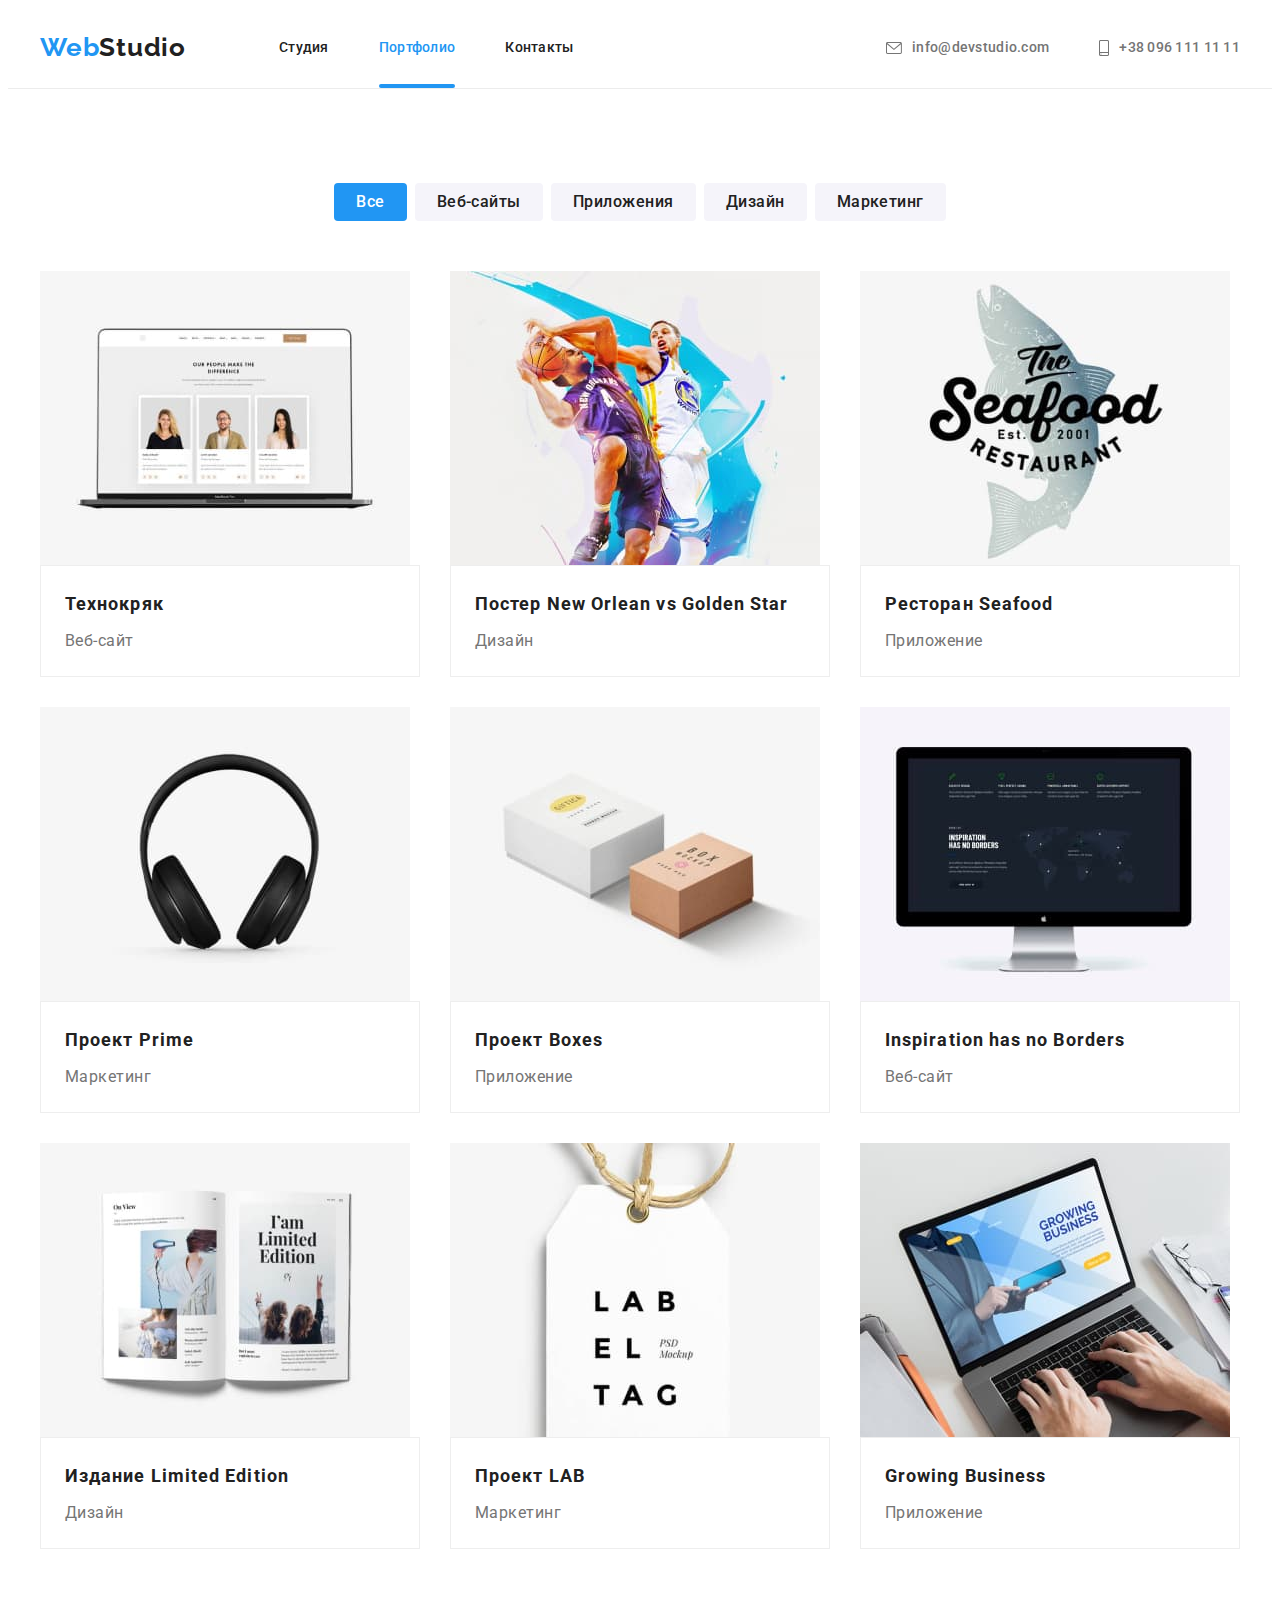
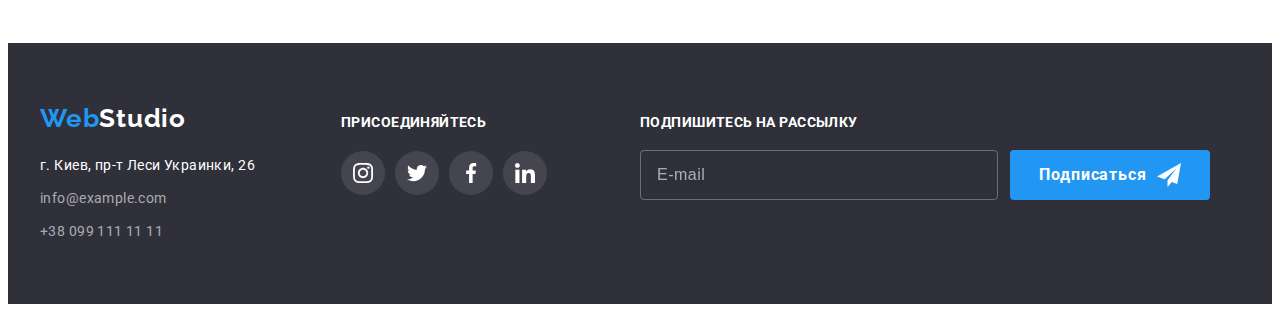
==== portfolio.html @ 35f01581 "Фокус на  кастомный чекбокс" ====
<!DOCTYPE html>
<html lang="ru">
  <head>
    <meta charset="UTF-8" />
    <meta http-equiv="X-UA-Compatible" content="IE=edge" />
    <meta name="viewport" content="width=device-width, initial-scale=1.0" />
    <link rel="preconnect" href="https://fonts.googleapis.com" />
    <link rel="preconnect" href="https://fonts.gstatic.com" crossorigin />
    <link
      href="https://fonts.googleapis.com/css2?family=Raleway:wght@700&family=Roboto:wght@400;500;700;900&display=swap"
      rel="stylesheet"
    />
    <title>Document</title>
    <link
      rel="stylesheet"
      href="https://cdnjs.cloudflare.com/ajax/libs/modern-normalize/1.1.0/modern-normalize.min.css"
      integrity="sha512-wpPYUAdjBVSE4KJnH1VR1HeZfpl1ub8YT/NKx4PuQ5NmX2tKuGu6U/JRp5y+Y8XG2tV+wKQpNHVUX03MfMFn9Q=="
      crossorigin="anonymous"
      referrerpolicy="no-referrer"
    />
    <link rel="stylesheet" href="./css/styles.css" />
  </head>
  <body>
    <!--Шапка сайта-->
    <header class="header">
      <div class="container main-list">
        <a lang="en" href="" class="header-logo link"
          >Web<span class="logo-black">Studio</span></a
        >
        <nav class="header-nav">
          <ul class="header-list list">
            <li class="header-item">
              <a href="/index.html" class="header-link link">Студия</a>
            </li>
            <li class="header-item">
              <a href="./portfolio.html" class="header-link link current"
                >Портфолио</a
              >
            </li>
            <li class="header-item">
              <a href="" class="header-link link">Контакты</a>
            </li>
          </ul>
        </nav>
        <div class="contacts">
          <ul class="header-contacts list">
            <li class="header-item">
              <a href="" class="header-mail link">
                <svg class="contacts-icon" width="16" height="12">
                  <use href="./img/icons.svg#icon-envelope"></use>
                </svg>
                info@devstudio.com</a
              >
            </li>
            <li class="header-item">
              <a href="" class="header-tel link"
                ><svg class="contacts-icon" width="10" height="16">
                  <use href="./img/icons.svg#icon-smartphone"></use></svg
                >+38 096 111 11 11</a
              >
            </li>
          </ul>
        </div>
      </div>
    </header>

    <main>
      <!-- Портфолио -->
      <section class="portfolio">
        <div class="container">
          <h1 hidden>Портфолио</h1>
          <ul class="portfoliobutton-list list">
            <li class="portfoliobutton-item">
              <button type="button" class="portfoliobutton current-button">
                Все
              </button>
            </li>
            <li class="portfoliobutton-item">
              <button type="button" class="portfoliobutton">Веб-сайты</button>
            </li>
            <li class="portfoliobutton-item">
              <button type="button" class="portfoliobutton">Приложения</button>
            </li>
            <li class="portfoliobutton-item">
              <button type="button" class="portfoliobutton">Дизайн</button>
            </li>
            <li class="portfoliobutton-item">
              <button type="button" class="portfoliobutton">Маркетинг</button>
            </li>
          </ul>

          <ul class="portfolio-list list">
            <li class="portfolio-item">
              <a href="" class="portfolio-link link">
                <div class="relative-photo">
                  <img
                    class="photo"
                    src="./img/work-example-1.jpg"
                    alt="Пример веб-сайта"
                    width="370"
                  />
                  <p class="overlay-text">
                    Ресурс предлагает комплексные предложения с разным уровнем
                    функционала и сервисов. Все это позволит посетителю получить
                    исчерпывающие сведения о компании или частном лице. Ресурс
                    предлагает комплексные предложения с разным уровнем
                    функционала и сервисов. Все это позволит посетителю получить
                    исчерпывающие сведения о компании или частном лице. Ресурс
                    предлагает комплексные предложения с разным уровнем
                    функционала и сервисов. Все это позволит посетителю получить
                    исчерпывающие сведения о компании или частном лице.
                  </p>
                </div>
                <div class="portfolio-bottom">
                  <h2 class="portfolio-title">Технокряк</h2>
                  <p class="portfolio-text">Веб-сайт</p>
                </div>
              </a>
            </li>
            <li class="portfolio-item">
              <a href="" class="portfolio-link link">
                <div class="relative-photo">
                  <img
                    class="photo"
                    src="./img/work-example-2.jpg"
                    alt="Пример дизайна"
                    width="370"
                  />
                  <p class="overlay-text">
                    Ресурс предлагает комплексные предложения с разным уровнем
                    функционала и сервисов. Все это позволит посетителю получить
                    исчерпывающие сведения о компании или частном лице. Ресурс
                    предлагает комплексные предложения с разным уровнем
                    функционала и сервисов. Все это позволит посетителю получить
                    исчерпывающие сведения о компании или частном лице. Ресурс
                    предлагает комплексные предложения с разным уровнем
                    функционала и сервисов. Все это позволит посетителю получить
                    исчерпывающие сведения о компании или частном лице.
                  </p>
                </div>
                <div class="portfolio-bottom">
                  <h2 class="portfolio-title">
                    Постер <span lang="en">New Orlean vs Golden Star</span>
                  </h2>
                  <p class="portfolio-text">Дизайн</p>
                </div>
              </a>
            </li>
            <li class="portfolio-item">
              <a href="" class="portfolio-link link">
                <div class="relative-photo">
                  <img
                    class="photo"
                    src="./img/work-example-3.jpg"
                    alt="Пример приложения"
                    width="370"
                  />
                  <p class="overlay-text">
                    Ресурс предлагает комплексные предложения с разным уровнем
                    функционала и сервисов. Все это позволит посетителю получить
                    исчерпывающие сведения о компании или частном лице. Ресурс
                    предлагает комплексные предложения с разным уровнем
                    функционала и сервисов. Все это позволит посетителю получить
                    исчерпывающие сведения о компании или частном лице. Ресурс
                    предлагает комплексные предложения с разным уровнем
                    функционала и сервисов. Все это позволит посетителю получить
                    исчерпывающие сведения о компании или частном лице.
                  </p>
                </div>
                <div class="portfolio-bottom">
                  <h2 class="portfolio-title">
                    Ресторан <span lang="en">Seafood</span>
                  </h2>
                  <p class="portfolio-text">Приложение</p>
                </div>
              </a>
            </li>
            <li class="portfolio-item">
              <a href="" class="portfolio-link link">
                <div class="relative-photo">
                  <img
                    class="photo"
                    src="./img/work-example-4.jpg"
                    alt="Пример маркетинга"
                    width="370"
                  />
                  <p class="overlay-text">
                    Ресурс предлагает комплексные предложения с разным уровнем
                    функционала и сервисов. Все это позволит посетителю получить
                    исчерпывающие сведения о компании или частном лице.
                  </p>
                </div>
                <div class="portfolio-bottom">
                  <h2 class="portfolio-title">
                    Проект <span lang="en">Prime</span>
                  </h2>
                  <p class="portfolio-text">Маркетинг</p>
                </div>
              </a>
            </li>
            <li class="portfolio-item">
              <a href="" class="portfolio-link link">
                <div class="relative-photo">
                  <img
                    class="photo"
                    src="./img/work-example-5.jpg"
                    alt="Пример приложения"
                    width="370"
                  />
                  <p class="overlay-text">
                    Ресурс предлагает комплексные предложения с разным уровнем
                    функционала и сервисов. Все это позволит посетителю получить
                    исчерпывающие сведения о компании или частном лице.
                  </p>
                </div>
                <div class="portfolio-bottom">
                  <h2 class="portfolio-title">
                    Проект <span lang="en">Boxes</span>
                  </h2>
                  <p class="portfolio-text">Приложение</p>
                </div>
              </a>
            </li>
            <li class="portfolio-item">
              <a href="" class="portfolio-link link">
                <div class="relative-photo">
                  <img
                    class="photo"
                    src="./img/work-example-6.jpg"
                    alt="Пример веб-сайта"
                    width="370"
                  />
                  <p class="overlay-text">
                    Ресурс предлагает комплексные предложения с разным уровнем
                    функционала и сервисов. Все это позволит посетителю получить
                    исчерпывающие сведения о компании или частном лице.
                  </p>
                </div>
                <div class="portfolio-bottom">
                  <h2 lang="en" class="portfolio-title">
                    Inspiration has no Borders
                  </h2>
                  <p class="portfolio-text">Веб-сайт</p>
                </div>
              </a>
            </li>
            <li class="portfolio-item">
              <a href="" class="portfolio-link link">
                <div class="relative-photo">
                  <img
                    class="photo"
                    src="./img/work-example-7.jpg"
                    alt="Пример дизайна"
                    width="370"
                  />
                  <p class="overlay-text">
                    Ресурс предлагает комплексные предложения с разным уровнем
                    функционала и сервисов. Все это позволит посетителю получить
                    исчерпывающие сведения о компании или частном лице.
                  </p>
                </div>
                <div class="portfolio-bottom">
                  <h2 class="portfolio-title">
                    Издание <span lang="en">Limited Edition</span>
                  </h2>
                  <p class="portfolio-text">Дизайн</p>
                </div>
              </a>
            </li>
            <li class="portfolio-item">
              <a href="" class="portfolio-link link">
                <div class="relative-photo">
                  <img
                    class="photo"
                    src="./img/work-example-8.jpg"
                    alt="Пример маркетинга"
                    width="370"
                  />
                  <p class="overlay-text">
                    Ресурс предлагает комплексные предложения с разным уровнем
                    функционала и сервисов. Все это позволит посетителю получить
                    исчерпывающие сведения о компании или частном лице.
                  </p>
                </div>
                <div class="portfolio-bottom">
                  <h2 class="portfolio-title">
                    Проект <span lang="en">LAB</span>
                  </h2>
                  <p class="portfolio-text">Маркетинг</p>
                </div>
              </a>
            </li>
            <li class="portfolio-item">
              <a href="" class="portfolio-link link">
                <div class="relative-photo">
                  <img
                    class="photo"
                    src="./img/work-example-9.jpg"
                    alt="Пример приложения"
                    width="370"
                  />
                  <p class="overlay-text">
                    Ресурс предлагает комплексные предложения с разным уровнем
                    функционала и сервисов. Все это позволит посетителю получить
                    исчерпывающие сведения о компании или частном лице.
                  </p>
                </div>
                <div class="portfolio-bottom">
                  <h2 lang="en" class="portfolio-title">Growing Business</h2>
                  <p class="portfolio-text">Приложение</p>
                </div>
              </a>
            </li>
          </ul>
        </div>
      </section>
    </main>

    <!--Подвал-->
    <footer class="footer">
      <div class="footer-container">
        <div class="footer-address">
          <a lang="en" href="" class="footer-logo link"
            >Web<span class="white">Studio</span></a
          >
          <address class="address">
            <p class="address-text">г. Киев, пр-т Леси Украинки, 26</p>
            <ul class="address-list list">
              <li class="address-item">
                <a href="" class="address-mail link">info@example.com</a>
              </li>
              <li class="address-item">
                <a href="" class="address-tel link">+38 099 111 11 11</a>
              </li>
            </ul>
          </address>
        </div>
        <div class="footer-join">
          <strong class="footer-title">Присоединяйтесь</strong>
          <ul class="footer-list list">
            <li class="footer-item">
              <a href="" class="footer-soc-link link">
                <svg class="footer-soc-icon" width="20" height="20">
                  <use href="./img/icons.svg#icon-instagram"></use>
                </svg>
              </a>
            </li>
            <li class="footer-item">
              <a href="" class="footer-soc-link link">
                <svg class="footer-soc-icon" width="20" height="20">
                  <use href="./img/icons.svg#icon-twitter"></use>
                </svg>
              </a>
            </li>
            <li class="footer-item">
              <a href="" class="footer-soc-link link">
                <svg class="footer-soc-icon" width="20" height="20">
                  <use href="./img/icons.svg#icon-facebook"></use>
                </svg>
              </a>
            </li>
            <li class="footer-item">
              <a href="" class="footer-soc-link link">
                <svg class="footer-soc-icon" width="20" height="20">
                  <use href="./img/icons.svg#icon-linkedin"></use>
                </svg>
              </a>
            </li>
          </ul>
        </div>
        <div class="signup">
          <p class="signup-title">Подпишитесь на рассылку</p>
          <form class="signup-form" autocomplete="off"></form>
          <div class="signup-field">
            <input
              type="mail"
              class="signup-input"
              name="user-mail"
              required
              placeholder="E-mail"
            />
            <button type="submit" class="signup-button">
              Подписаться
              <svg class="signup-icon" width="24" height="24">
                <use href="./img/icons.svg#icon-icon-send"></use>
              </svg>
            </button>
          </div>
        </div>
      </div>
    </footer>
  </body>
</html>
---- css/styles.css ----
/* цвет текста заголовков #212121 */
/* цвет основного текста rgba(117, 117, 117, 1) */
/* цвет акцента и первой части лого в шапке и подвале #2196F3 */
/* цвет второй части лого в шапке #000000 */
/* цвет второй части лого в подвале и текста в герое #FFFFFF */
/* вторичный цвет фона #F5F4FA */
/* цвет фона героя #2F303A */

:root {
  --primery-text-color: rgba(117, 117, 117, 1);
  --title-text-color: #212121;
  --accennt-color: #2196f3;
  --background-color: #2f303a;
  --command-bg-color: #f5f4fa;
  --primery-bg-color: #ffffff;
  --button-color: #188ce8;
  --header-list-color: #757575;
  --address-list-color: rgba(255, 255, 255, 0.6);
  --border-color: #eeeeee;
  --border-hed-color: #ececec;
  --box-shadow-one: rgba(0, 0, 0, 0.12);
  --box-shadow-two: rgba(0, 0, 0, 0.14);
  --box-shadow-three: rgba(0, 0, 0, 0.2);
  --command-soc-link: #afb1b8;
  --footer-linl-color: rgba(255, 255, 255, 0.1);
  --portfolio-shadow-one: rgba(0, 0, 0, 0.12);
  --portfolio-shadow-two: rgba(0, 0, 0, 0.06);
  --portfolio-shadow-three: rgba(0, 0, 0, 0.16);
  --portfoliobutton-shadow-one: rgba(0, 0, 0, 0.1);
  --portfoliobutton-shadow-two: rgba(0, 0, 0, 0.08);
  --portfoliobutton-shadow-three: rgba(0, 0, 0, 0.12);
  --portfolio-overlay: rgba(33, 150, 243, 0.9);
  --worktypes-overlay-color: rgba(47, 48, 58, 0.8);
  --modal-color: rgba(0, 0, 0, 0.2);
  --modal-icon-color: rgba(0, 0, 0, 0.1);
  --modal-text-color: rgba(117, 117, 117, 0.5);
  --signup-input-color: rgba(255, 255, 255, 0.3);
  --signap-shadow-color: rgba(0, 0, 0, 0.15);
  --border-textarea-color: rgba(33, 33, 33, 0.2);
}

p,
h1,
h2,
h3,
h4 {
  margin: 0;
}
ul {
  margin: 0;
  padding-left: 0;
}

body {
  color: var(--primery-text-color);
  background-color: var(--primery-bg-color);
  font-family: Roboto, sans-serif;
}
.list {
  list-style: none;
  padding: 0;
  margin: 0;
}
.link {
  text-decoration: none;
}

/*            header            */
.container {
  margin-left: auto;
  margin-right: auto;
  width: 1200px;
  padding: 0 15px;
}

.header {
  background-color: var(--primery-bg-color);
  border-bottom: 1px solid var(--border-hed-color);
}

.main-list {
  display: flex;
}

.header-list {
  display: flex;
}

.header-contacts {
  display: flex;
}
.header-contacts .header-item + .header-item {
  margin-left: 50px;
}
.header-list .header-item + .header-item {
  margin-left: 50px;
}

.header-logo {
  display: block;
  padding-top: 24px;
  padding-bottom: 25px;
  margin-right: 93px;
  color: var(--accennt-color);
  font-family: "Raleway";
  font-weight: 700;
  font-size: 26px;
  line-height: 1.19;
  letter-spacing: 0.03em;
}

.logo-black {
  color: var(--title-text-color);
}

.link.current,
.header-list .link:hover,
.header-list .link:focus {
  color: var(--accennt-color);
}

.header-link {
  position: relative;
  display: block;
  padding-top: 32px;
  padding-bottom: 32px;
  font-weight: 500;
  font-size: 14px;
  line-height: 1.14;
  letter-spacing: 0.02em;
  color: var(--title-text-color);
  transition-property: color;
  transition-duration: 250ms;
  transition-timing-function: cubic-bezier(0.4, 0, 0.2, 1);
}

.header-list .header-link:after {
  position: absolute;
  bottom: 0;
  display: block;
  content: "";
  width: 100%;
  height: 4px;
  opacity: 0;
  color: var(--accennt-color);
  background-color: var(--accennt-color);
  border-radius: 2px;
  transition-property: opacity;
  transition-duration: 250ms;
  transition-timing-function: cubic-bezier(0.4, 0, 0.2, 1);
}

.header-link:hover:after,
.header-link:focus:after {
  opacity: 1;
}

.link.current:after {
  position: absolute;
  bottom: 0;
  display: block;
  content: "";
  width: 100%;
  height: 4px;
  color: var(--accennt-color);
  background-color: var(--accennt-color);
  border-radius: 2px;
  opacity: 1;
}

.contacts {
  margin-left: auto;
}

.header-contacts .link:hover,
.header-contacts .link:focus {
  color: var(--accennt-color);
}

.header-mail,
.header-tel {
  display: flex;
  align-items: center;
  padding-top: 32px;
  padding-bottom: 32px;
  color: var(--header-list-color);
  font-weight: 500;
  font-size: 14px;
  line-height: 1.14;
  letter-spacing: 0.02em;
  transition-property: color;
  transition-duration: 250ms;
  transition-timing-function: cubic-bezier(0.4, 0, 0.2, 1);
}

.contacts-icon {
  margin-right: 10px;
  fill: currentColor;
}
/*                     hero                  */
.hero {
  background-color: var(--background-color);
  padding: 200px 0;
}

.overlay {
  background-image: linear-gradient(
      rgba(47, 48, 58, 0.4),
      rgba(47, 48, 58, 0.4)
    ),
    url("../img/image-hero.jpg");
  max-width: 1600px;
  height: 600px;
  margin: 0 auto;
  background-repeat: no-repeat;
  background-position: center;
  background-size: cover;
}

.hero-contant {
  max-width: 696px;
  margin-left: auto;
  margin-right: auto;
}
.hero-title {
  margin-top: 0;
  margin-bottom: 30px;
  color: var(--primery-bg-color);
  background-color: transparent;
  font-weight: 900;
  font-size: 44px;
  line-height: 1.36;
  text-align: center;
  letter-spacing: 0.06em;
  text-transform: uppercase;
}
.hero-button {
  display: flex;
  margin: 0 auto;
  min-width: 200px;
  height: 50px;
  justify-content: center;
  border-radius: 4px;
  border: transparent;
  color: var(--primery-bg-color);
  background-color: var(--accennt-color);
  font-family: inherit;
  font-weight: 700;
  font-size: 16px;
  line-height: 1.88;
  align-items: center;
  text-align: center;
  letter-spacing: 0.06em;
  cursor: pointer;
  transition-property: bacground-color;
  transition-duration: 250ms;
  transition-timing-function: cubic-bezier(0.4, 0, 0.2, 1);
}
.hero-button:hover,
.hero-button:focus {
  background-color: var(--button-color);
}

/*                  benefits                  */
.visually-hidden {
  position: absolute;
  width: 1px;
  height: 1px;
  margin: -1px;
  border: 0;
  padding: 0;
  white-space: nowrap;
  clip-path: inset(100%);
  clip: rect(0 0 0 0);
  overflow: hidden;
}

.benefits {
  padding-top: 94px;
  padding-bottom: 94px;
  margin-top: 0;
  margin-bottom: 0;
  background-color: var(--primery-bg-color);
}
.benefits-list {
  display: flex;
}

.benefits-list .benefits-item + .benefits-item {
  margin-left: 30px;
}

.benefits-title {
  margin-top: 0;
  margin-bottom: 10px;
  color: var(--title-text-color);
  font-weight: 700;
  font-size: 14px;
  line-height: 1.14;
  letter-spacing: 0.03em;
  text-transform: uppercase;
}
.benefits-text {
  width: 270px;
  margin-top: 0;
  margin-bottom: 0;
  color: var(--header-list-color);
  font-size: 14px;
  line-height: 1.71;
  letter-spacing: 0.03em;
}

.benefits-picture {
  display: flex;
  width: 270px;
  height: 120px;
  justify-content: center;
  align-items: center;
  border-radius: 4px;
  margin-bottom: 30px;
  background-color: var(--command-bg-color);
}

.benefits-icon {
  margin: 0;
}

/*               worktipes                */
.worktypes {
  padding-bottom: 94px;
  background-color: var(--primery-bg-color);
}
.worktypes-title {
  margin-top: 0;
  margin-bottom: 50px;
  color: var(--title-text-color);
  font-weight: 700;
  font-size: 36px;
  line-height: 1.17;
  text-align: center;
  letter-spacing: 0.03em;
}

.worktypes-list {
  display: flex;
}

.worktypes-list .worktypes-item + .worktypes-item {
  margin-left: 30px;
}

.worktypes-photo {
  display: block;
  max-width: 100%;
  height: auto;
}

.worktypesrelative-photo {
  position: relative;
}

.worktypes-overlay {
  display: flex;
  align-items: center;
  justify-content: center;
  position: absolute;
  width: 100%;
  height: 70px;
  bottom: 0;
  background-color: var(--worktypes-overlay-color);
}

.worktypes-text {
  font-weight: 700;
  font-size: 14px;
  line-height: 1.14;
  text-align: center;
  letter-spacing: 0.03em;
  text-transform: uppercase;
  color: var(--primery-bg-color);
}

/*                      command                  */
.command {
  padding-top: 94px;
  padding-bottom: 94px;
  background-color: var(--command-bg-color);
}
.command-title {
  margin-top: 0;
  margin-bottom: 50px;
  color: var(--title-text-color);
  font-weight: 700;
  font-size: 36px;
  line-height: 1.17;
  text-align: center;
  letter-spacing: 0.03em;
}
.command-text {
  margin: 0 0 16px;
  color: var(--header-list-color);
  font-size: 16px;
  line-height: 1.19;
  text-align: center;
  letter-spacing: 0.03em;
}
.command-list {
  display: flex;
}
.command-list .command-item + .command-item {
  margin-left: 30px;
}
.command-item {
  box-shadow: 0px 1px 3px var(--box-shadow-one),
    0px 1px 1px var(--box-shadow-two), 0px 2px 1px var(--box-shadow-three);
  border-radius: 0px 0px 4px 4px;
  background-color: var(--primery-bg-color);
}
.command-photo {
  margin-bottom: 10px;
  color: var(--title-text-color);
  font-weight: 500;
  font-size: 16px;
  line-height: 1.19;
  text-align: center;
  letter-spacing: 0.03em;
}
.command-container {
  padding: 30px 32px;
}

.photo {
  background-color: var(--primery-bg-color);
  display: block;
  max-width: 100%;
  height: auto;
}

.command-soc-list {
  display: flex;
  justify-content: center;
}

.command-soc-item {
  width: 44px;
  height: 44px;
  margin-left: 10px;
}

.command-soc-item:first-child {
  margin-left: 0;
}

.command-soc-link {
  display: flex;
  align-items: center;
  justify-content: center;
  width: 100%;
  height: 100%;
  border-radius: 50%;
  color: var(--command-soc-link);
  transition-property: background-color, color;
  transition-duration: 250ms;
  transition-timing-function: cubic-bezier(0.4, 0, 0.2, 1);
}

.command-soc-icon {
  fill: currentColor;
}

.command-soc-link:hover,
.command-soc-link:focus {
  background-color: var(--accennt-color);
  color: var(--primery-bg-color);
}

/*            steady clients            */
.clients {
  padding-top: 94px;
  padding-bottom: 94px;
  margin-top: 0;
  margin-bottom: 0;
  background-color: var(--primery-bg-color);
}

.clients-title {
  margin-bottom: 50px;
  color: var(--title-text-color);
  font-weight: 700;
  font-size: 36px;
  line-height: 1.17;
  text-align: center;
  letter-spacing: 0.03em;
}

.clients-list {
  display: flex;
}

.clients-item {
  width: 170px;
  height: 92px;
}

.clients-logo-link {
  display: flex;
  width: 100%;
  height: 100%;
  justify-content: center;
  align-items: center;
  outline: transparent;
  border: 1px solid var(--command-soc-link);
  border-radius: 4px;
  color: var(--command-soc-link);
  transition-property: color;
  transition-duration: 250ms;
  transition-timing-function: cubic-bezier(0.4, 0, 0.2, 1);
}

.clients-list .clients-item + .clients-item {
  margin-left: 30px;
}

.clients-icon {
  fill: currentColor;
}

.clients-logo-link:hover,
.clients-logo-link:focus {
  color: var(--accennt-color);
  border: 1px solid;
}
/*               footer                 */
.footer {
  color: var(--primery-bg-color);
  background-color: var(--background-color);
  padding-top: 60px;
  padding-bottom: 60px;
}

.footer-container {
  align-items: baseline;
  display: flex;
  margin-left: auto;
  margin-right: auto;
  width: 1200px;
  padding: 0 15px;
}

.footer-address {
  width: 231px;
}

.footer .footer-logo {
  display: block;
  margin-top: 0;
  margin-bottom: 20px;
  color: var(--accennt-color);
  font-family: "Raleway";
  font-weight: 700;
  font-size: 26px;
  line-height: 1.19;
  letter-spacing: 0.03em;
}

.white {
  color: var(--primery-bg-color);
}
.address {
  font-family: "Roboto";
  font-style: normal;
}
.address-text {
  margin-top: 0;
  margin-bottom: 9px;
  color: var(--primery-bg-color);
  font-size: 14px;
  line-height: 1.71;
  letter-spacing: 0.03em;
}
.address-list .link:hover,
.address-list .link:focus {
  color: var(--accennt-color);
}

.address-list .link {
  transition-property: color;
  transition-duration: 250ms;
  transition-timing-function: cubic-bezier(0.4, 0, 0.2, 1);
}
.address-item:first-child {
  margin-top: 0;
  margin-bottom: 9px;
}
.address-mail {
  color: var(--address-list-color);
  font-size: 14px;
  line-height: 1.71;
  letter-spacing: 0.03em;
}
.address-tel {
  color: var(--address-list-color);
  font-size: 14px;
  line-height: 1.71;
  letter-spacing: 0.03em;
}

.footer-join {
  width: 206px;
  margin-left: 70px;
}

.footer-title {
  display: block;
  margin-bottom: 20px;
  font-size: 14px;
  line-height: 1.14;
  letter-spacing: 0.03em;
  text-transform: uppercase;
}

.footer-list {
  display: flex;
  width: 206px;
  height: 44px;
}

.footer-item {
  width: 44px;
  height: 44px;
  margin-left: 10px;
}

.footer-item:first-child {
  margin-left: 0;
}

.footer-soc-link {
  display: flex;
  align-items: center;
  justify-content: center;
  width: 100%;
  height: 100%;
  border-radius: 50%;
  background-color: var(--footer-linl-color);
  transition-property: background-color;
  transition-duration: 250ms;
  transition-timing-function: cubic-bezier(0.4, 0, 0.2, 1);
}

.footer-soc-link:hover,
.footer-soc-link:focus {
  background-color: var(--accennt-color);
}

.footer-soc-icon {
  fill: var(--primery-bg-color);
}

/*               portfolio               */
.portfolio {
  padding-top: 94px;
  padding-bottom: 94px;
}

.portfoliobutton:hover,
.portfoliobutton:focus {
  color: var(--primery-bg-color);
  background-color: var(--accennt-color);
  box-shadow: 0px 3px 1px var(--portfoliobutton-shadow-one),
    0px 1px 2px var(--portfoliobutton-shadow-two),
    0px 2px 2px var(--portfoliobutton-shadow-three);
}
.portfoliobutton-list {
  display: flex;
  margin-bottom: 50px;
  justify-content: center;
}
.portfoliobutton-list .portfoliobutton-item + .portfoliobutton-item {
  margin-left: 8px;
}
.portfolio-list {
  display: flex;
  flex-wrap: wrap;
}
.portfolio-item {
  width: calc((100% - 60px) / 3);
  margin-right: 30px;
  margin-bottom: 30px;
}

.relative-photo {
  position: relative;
  overflow: hidden;
}

.overlay-text {
  position: absolute;
  padding: 63px 24px;
  font-weight: 400;
  font-size: 18px;
  line-height: 1.56;
  letter-spacing: 0.03em;
  color: var(--primery-bg-color);
  background-color: var(--portfolio-overlay);
  top: 0;
  height: 100%;
  transform: translateY(101%);
  transition-property: transform;
  transition-duration: 250ms;
  transition-timing-function: cubic-bezier(0.4, 0, 0.2, 1);
  overflow: auto;
}

.portfolio-link:hover .overlay-text,
.portfolio-link:focus .overlay-text {
  transform: translate(0);
}

.portfolio-item:nth-child(3n) {
  margin-right: 0;
}
.portfolio-item:nth-last-child(-n + 3) {
  margin-bottom: 0;
}

.portfolio-link:hover,
.portfolio-link:focus {
  box-shadow: 0px 1px 1px var(--portfolio-shadow-one),
    0px 4px 4px var(--portfolio-shadow-two),
    1px 4px 6px var(--portfolio-shadow-three);
  cursor: pointer;
}

.portfolio-link {
  display: block;
  transition-property: box-shadow;
  transition-duration: 250ms;
  transition-timing-function: cubic-bezier(0.4, 0, 0.2, 1);
}

.portfolio-title {
  margin-bottom: 4px;
  color: var(--title-text-color);
  font-weight: 700;
  font-size: 18px;
  line-height: 2;
  letter-spacing: 0.06em;
}
.portfolio-text {
  margin: 0;
  color: var(--header-list-color);
  font-size: 16px;
  line-height: 1.88;
  letter-spacing: 0.03em;
}
.portfoliobutton {
  padding: 6px 22px;
  border-radius: 4px;
  color: var(--title-text-color);
  background-color: var(--command-bg-color);
  border: transparent;
  cursor: pointer;
  font-family: inherit;
  font-weight: 500;
  font-size: 16px;
  line-height: 1.63;
  text-align: center;
  letter-spacing: 0.03em;
  transition-property: background-color, color, box-shadow;
  transition-duration: 250ms;
  transition-timing-function: cubic-bezier(0.4, 0, 0.2, 1);
}
.current-button {
  color: var(--primery-bg-color);
  background-color: var(--accennt-color);
}
.portfolio-bottom {
  padding: 20px 24px;
  border: 1px solid var(--border-color);
}

/*              Modal vindow              */

.backdrop {
  position: fixed;
  top: 0;
  left: 0;
  width: 100%;
  height: 100%;
  background-color: var(--modal-color);
  transition: opacity 300ms linear, visibility 300ms linear;
}

.backdrop.is-hidden .modal {
  transform: translate(-50%, -50%) scale(0);
}

.modal {
  position: absolute;
  top: 50%;
  left: 50%;
  transform: translate(-50%, -50%) scale(1);
  width: 528px;
  min-height: 581px;
  padding: 40px;
  background-color: var(--primery-bg-color);
  border-radius: 4px;
  box-shadow: 0px 1px 3px var(--portfoliobutton-shadow-three),
    0px 1px 1px var(--box-shadow-two), 0px 2px 1px var(--modal-color);
  transition: transform 300ms linear;
}

.modal-button-close {
  width: 30px;
  height: 30px;
  background-color: transparent;
  border: 1px solid var(--modal-icon-color);
  border-radius: 50%;
  display: flex;
  align-items: center;
  justify-content: center;
  position: absolute;
  top: 8px;
  right: 8px;
}

.modal-icon {
  transition-property: fill;
  transition-duration: 250ms;
  transition-timing-function: cubic-bezier(0.4, 0, 0.2, 1);
}

.modal-button-close:hover > .modal-icon,
.modal-button-close:focus > .modal-icon {
  fill: var(--accennt-color);
}

.is-hidden {
  opacity: 0;
  visibility: hidden;
  pointer-events: 0;
}

.no-scroll {
  overflow: hidden;
}

.modal-title {
  font-weight: 700;
  font-size: 20px;
  line-height: calc(23 / 20);
  text-align: center;
  letter-spacing: 0.03em;
  color: var(--title-text-color);
  margin-bottom: 12px;
}

.modal-field {
  margin-bottom: 10px;
}

.coment-field {
  margin-bottom: 20px;
}

.modal-input {
  padding: 0;
  width: 100%;
  height: 40px;
  padding-left: 42px;
  border: 1px solid var(--border-textarea-color);
  border-radius: 4px;
  background-color: transparent;
  color: var(--header-list-color);
  outline: var(--accennt-color);
  transition-property: border-color;
  transition-duration: 250ms;
  transition-timing-function: cubic-bezier(0.4, 0, 0.2, 1);
}

.modal-input:focus,
.modal-input:hover {
  border-color: var(--accennt-color);
}

.modal-input:focus + .input-icon,
.modal-input:hover + .input-icon {
  fill: var(--accennt-color);
}

.modal-button {
  display: flex;
  margin: 0 auto;
  min-width: 200px;
  height: 50px;
  justify-content: center;
  border-radius: 4px;
  border: transparent;
  color: var(--primery-bg-color);
  background-color: var(--accennt-color);
  font-family: inherit;
  font-weight: 700;
  font-size: 16px;
  line-height: 1.88;
  align-items: center;
  text-align: center;
  letter-spacing: 0.06em;
  cursor: pointer;
  transition-property: bacground-color;
  transition-duration: 250ms;
  transition-timing-function: cubic-bezier(0.4, 0, 0.2, 1);
}

.modal-button:hover,
.modal-button:focus {
  background-color: var(--button-color);
}

.modal-label {
  display: block;
  font-weight: 400;
  font-size: 12px;
  line-height: 1.17;
  letter-spacing: 0.01em;
  color: var(--header-list-color);
  margin-bottom: 4px;
}

.modal-text {
  display: block;
  padding: 12px 16px;
  width: 100%;
  height: 120px;
  border: 1px solid var(--border-textarea-color);
  border-radius: 4px;
  resize: none;
  outline: var(--accennt-color);
  transition-property: border-color;
  transition-duration: 250ms;
  transition-timing-function: cubic-bezier(0.4, 0, 0.2, 1);
}

.modal-text:focus,
.modal-text:hover {
  border-color: var(--accennt-color);
}

.modal-text::placeholder {
  font-weight: 400;
  font-size: 12px;
  line-height: 1.17;
  letter-spacing: 0.01em;
  color: var(--modal-text-color);
}

.signup {
  width: 570px;
  margin-left: 93px;
}
.signup-title {
  font-weight: 700;
  font-size: 14px;
  line-height: calc(16 / 14);
  letter-spacing: 0.03em;
  text-transform: uppercase;
  color: var(--primery-bg-color);
  margin-bottom: 20px;
}

.signup-input {
  box-sizing: border-box;
  height: 50px;
  width: 358px;
  padding: 15px 16px;
  border: 1px solid var(--signup-input-color);
  filter: drop-shadow(0px 4px 4px var(--signap-shadow-color));
  border-radius: 4px;
  background-color: transparent;
  color: var(--primery-bg-color);
}

.signup-input::placeholder {
  font-weight: 400;
  font-size: 16px;
  line-height: 20px;
  display: flex;
  align-items: center;
  letter-spacing: 0.03em;
  color: var(--address-list-color);
}

.signup-field {
  display: flex;
  align-items: center;
}

.signup-button {
  display: flex;
  margin-left: 12px;
  padding: 0;
  min-width: 200px;
  height: 50px;
  justify-content: center;
  border-radius: 4px;
  border: transparent;
  color: var(--primery-bg-color);
  background-color: var(--accennt-color);
  font-family: inherit;
  font-weight: 700;
  font-size: 16px;
  line-height: 1.88;
  align-items: center;
  text-align: center;
  letter-spacing: 0.06em;
  cursor: pointer;
  transition-property: bacground-color;
  transition-duration: 250ms;
  transition-timing-function: cubic-bezier(0.4, 0, 0.2, 1);
}

.signup-button:hover,
.signup-button:focus {
  background-color: var(--button-color);
}

.signup-icon {
  fill: var(--primery-bg-color);
  margin-left: 10px;
}

.consent-field {
  margin-bottom: 30px;
}

.consent-input:checked + .consent-label .consent-span {
  background-color: var(--accennt-color);
  border: none;
  border-radius: 2px;
}

.consent-input:checked + .consent-label .consent-icon {
  fill: var(--primery-bg-color);
}

.consent-span {
  border-radius: 2px;
  margin-right: 8px;
  transition-property: bacground-color;
  transition-duration: 250ms;
  transition-timing-function: cubic-bezier(0.4, 0, 0.2, 1);
}

.consent-input:focus + .consent-label .consent-span {
  background-color: var(--accennt-color);
  border: none;
  border-radius: 2px;
}

.consent-input:focus + .consent-label .consent-icon {
  fill: var(--primery-bg-color);
}

.consent-label {
  display: flex;
  align-items: center;
  justify-content: center;
  font-weight: 400;
  font-size: 14px;
  line-height: calc(24 / 14);
  letter-spacing: 0.03em;
  color: var(--header-list-color);
}

.consent-label .consent-span {
  width: 16px;
  height: 15px;
  border: 2px solid var(--title-text-color);
  display: flex;
  align-items: center;
  justify-content: center;
}

.consent-icon {
  fill: transparent;
  transition-property: fill;
  transition-duration: 250ms;
  transition-timing-function: cubic-bezier(0.4, 0, 0.2, 1);
}

.accent-link {
  color: var(--accennt-color);
  text-decoration-line: underline;
}

.input-wrap {
  position: relative;
}

.input-icon {
  position: absolute;
  left: 12px;
  top: 50%;
  transform: translateY(-50%);
  transition-property: fill;
  transition-duration: 250ms;
  transition-timing-function: cubic-bezier(0.4, 0, 0.2, 1);
}
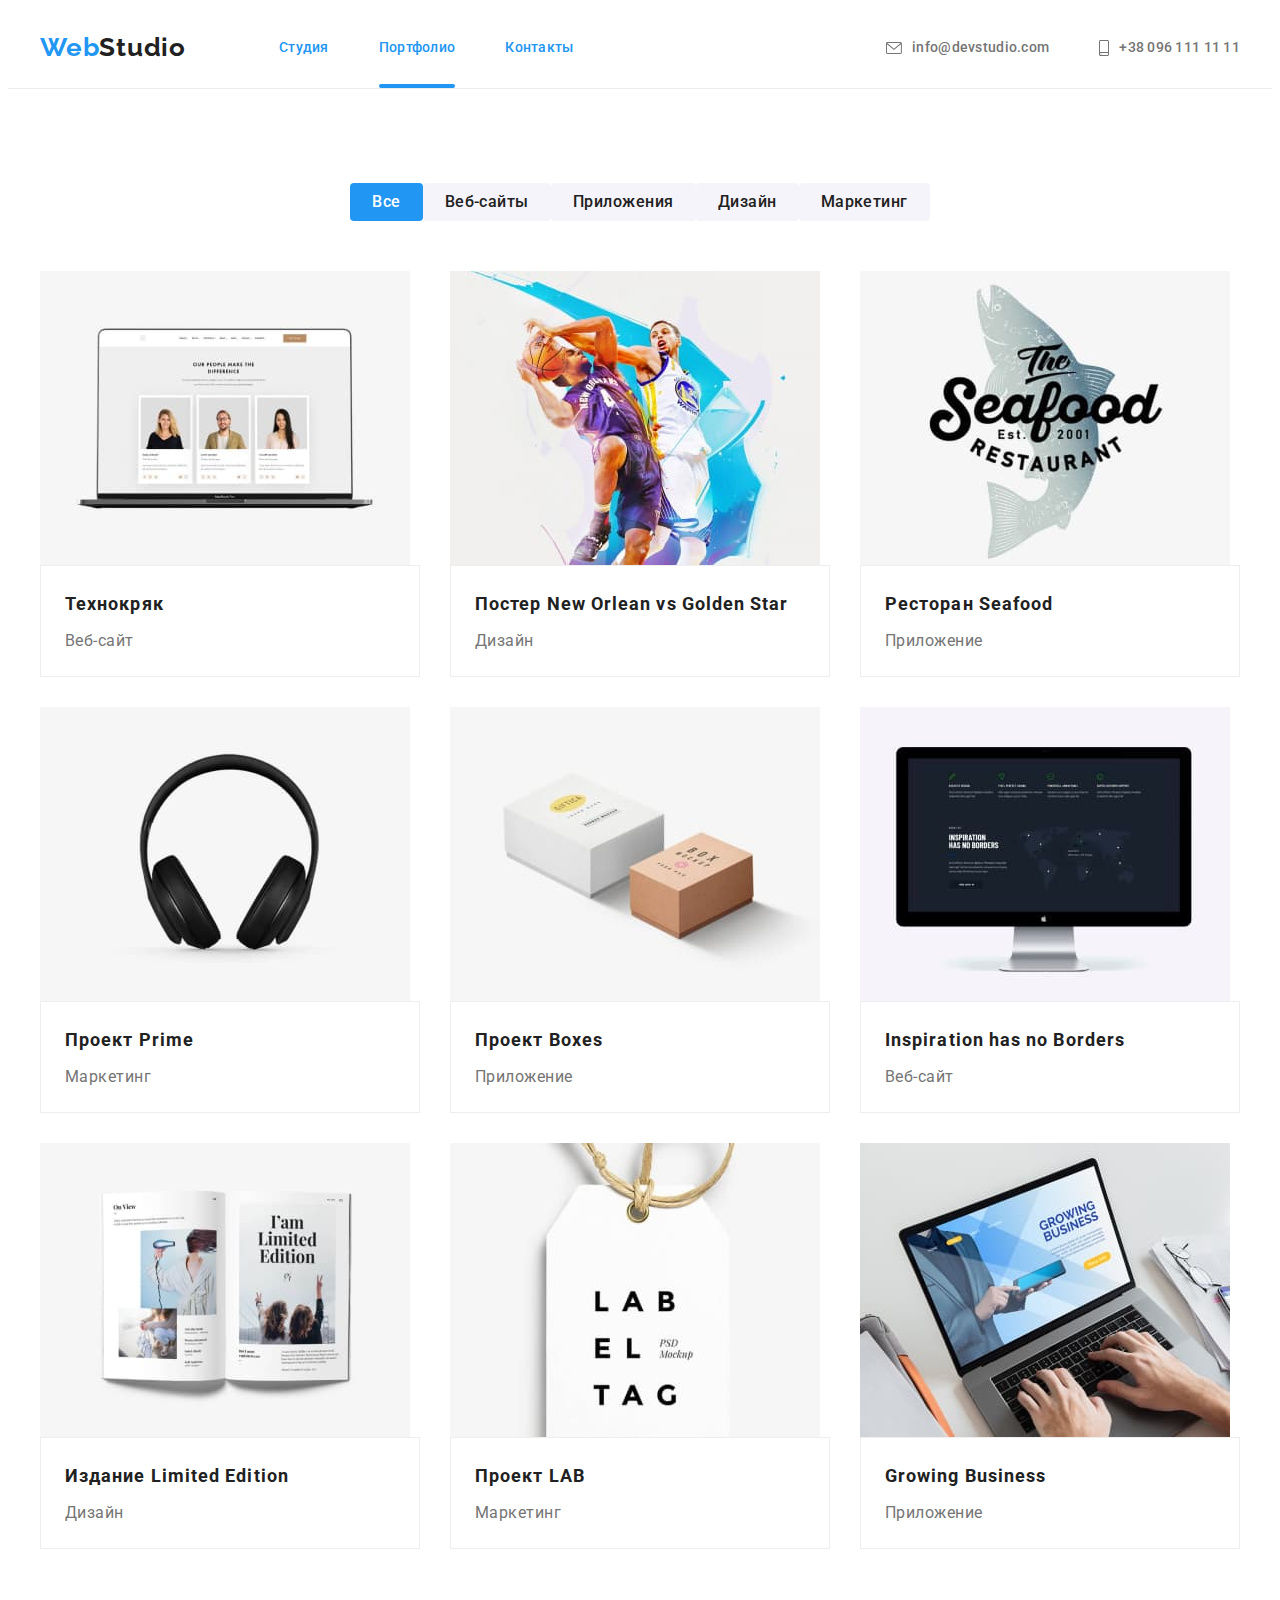
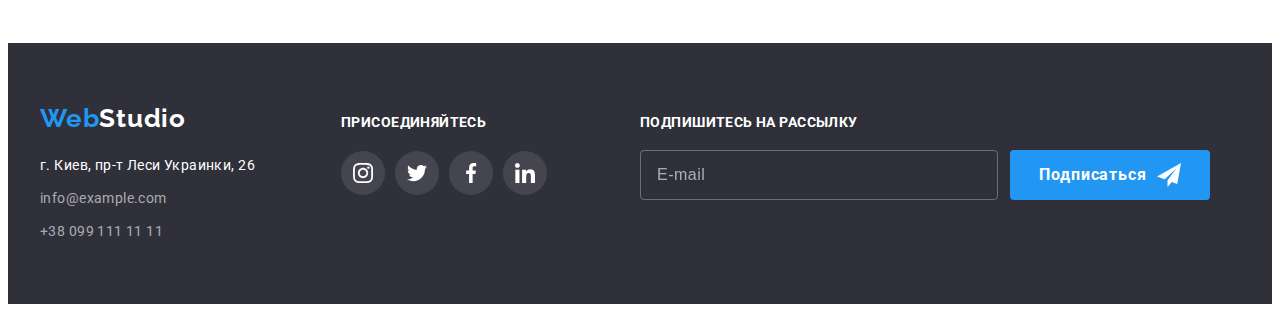
==== commit 1c93c3fa: "сдача седьмого д/з" ====
--- a/portfolio.html
+++ b/portfolio.html
@@ -18,42 +18,43 @@
       crossorigin="anonymous"
       referrerpolicy="no-referrer"
     />
-    <link rel="stylesheet" href="./css/styles.css" />
+    <!-- <link rel="stylesheet" href="./css/styles.css" /> -->
+    <link rel="stylesheet" href="./css/main.min.css" />
   </head>
   <body>
     <!--Шапка сайта-->
     <header class="header">
       <div class="container main-list">
-        <a lang="en" href="" class="header-logo link"
-          >Web<span class="logo-black">Studio</span></a
-        >
-        <nav class="header-nav">
-          <ul class="header-list list">
-            <li class="header-item">
-              <a href="/index.html" class="header-link link">Студия</a>
-            </li>
-            <li class="header-item">
-              <a href="./portfolio.html" class="header-link link current"
+        <nav class="nav list">
+          <a lang="en" href="" class="nav_logo link"
+            >Web<span class="logo logo--color-dark">Studio</span></a
+          >
+          <ul class="nav-list list">
+            <li class="nav-list_item">
+              <a href="/index.html" class="nav-list_link link">Студия</a>
+            </li>
+            <li class="nav-list_item">
+              <a href="./portfolio.html" class="nav-list_link link current"
                 >Портфолио</a
               >
             </li>
-            <li class="header-item">
-              <a href="" class="header-link link">Контакты</a>
+            <li class="nav-list_item">
+              <a href="" class="nav-list_link link">Контакты</a>
             </li>
           </ul>
         </nav>
-        <div class="contacts">
-          <ul class="header-contacts list">
-            <li class="header-item">
-              <a href="" class="header-mail link">
+        <div class="contacts main-list_contacts">
+          <ul class="contacts-list list">
+            <li class="contacts-list_item">
+              <a href="" class="contacts-list_mail link">
                 <svg class="contacts-icon" width="16" height="12">
                   <use href="./img/icons.svg#icon-envelope"></use>
                 </svg>
                 info@devstudio.com</a
               >
             </li>
-            <li class="header-item">
-              <a href="" class="header-tel link"
+            <li class="contacts-list_item">
+              <a href="" class="contacts-list_tel link"
                 ><svg class="contacts-icon" width="10" height="16">
                   <use href="./img/icons.svg#icon-smartphone"></use></svg
                 >+38 096 111 11 11</a
@@ -321,7 +322,7 @@
       <div class="footer-container">
         <div class="footer-address">
           <a lang="en" href="" class="footer-logo link"
-            >Web<span class="white">Studio</span></a
+            >Web<span class="logo logo--color-light">Studio</span></a
           >
           <address class="address">
             <p class="address-text">г. Киев, пр-т Леси Украинки, 26</p>
--- a/css/main.min.css
+++ b/css/main.min.css
@@ -0,0 +1 @@
+:root{--primery-text-color: rgba(117, 117, 117, 1);--title-text-color: #212121;--accennt-color: #2196f3;--background-color: #2f303a;--command-bg-color: #f5f4fa;--primery-bg-color: #ffffff;--button-color: #188ce8;--header-list-color: #757575;--address-list-color: rgba(255, 255, 255, 0.6);--border-color: #eeeeee;--border-hed-color: #ececec;--box-shadow-one: rgba(0, 0, 0, 0.12);--box-shadow-two: rgba(0, 0, 0, 0.14);--box-shadow-three: rgba(0, 0, 0, 0.2);--command-soc-link: #afb1b8;--footer-linl-color: rgba(255, 255, 255, 0.1);--portfolio-shadow-one: rgba(0, 0, 0, 0.12);--portfolio-shadow-two: rgba(0, 0, 0, 0.06);--portfolio-shadow-three: rgba(0, 0, 0, 0.16);--portfoliobutton-shadow-one: rgba(0, 0, 0, 0.1);--portfoliobutton-shadow-two: rgba(0, 0, 0, 0.08);--portfoliobutton-shadow-three: rgba(0, 0, 0, 0.12);--portfolio-overlay: rgba(33, 150, 243, 0.9);--worktypes-overlay-color: rgba(47, 48, 58, 0.8);--modal-color: rgba(0, 0, 0, 0.2);--modal-icon-color: rgba(0, 0, 0, 0.1);--modal-text-color: rgba(117, 117, 117, 0.5);--signup-input-color: rgba(255, 255, 255, 0.3);--signap-shadow-color: rgba(0, 0, 0, 0.15);--border-textarea-color: rgba(33, 33, 33, 0.2)}.visually-hidden{position:absolute;width:1px;height:1px;margin:-1px;border:0;padding:0;white-space:nowrap;clip-path:inset(100%);clip:rect(0 0 0 0);overflow:hidden}p,h1,h2,h3,h4{margin:0}ul{margin:0;padding-left:0}.list{list-style:none;padding:0;margin:0}.link{text-decoration:none}body{color:var(--primery-text-color);background-color:var(--primery-bg-color);font-family:Roboto,sans-serif}.container{margin-left:auto;margin-right:auto;width:1200px;padding:0 15px}.header{background-color:var(--primery-bg-color);border-bottom:1px solid var(--border-hed-color)}.main-list{display:flex}.nav{display:flex}.nav-list{display:flex}.contacts-list{display:flex}.contacts-list .contacts-list_item+.contacts-list_item{margin-left:50px}.nav-list .nav-list_item+.nav-list_item{margin-left:50px}.nav_logo{display:block;padding-top:24px;padding-bottom:25px;margin-right:93px;color:var(--accennt-color);font-family:"Raleway";font-weight:700;font-size:26px;line-height:1.19;letter-spacing:.03em}.logo--color-dark{color:var(--title-text-color)}.nav-list_link{position:relative;display:block;padding-top:32px;padding-bottom:32px;font-weight:500;font-size:14px;line-height:1.14;letter-spacing:.02em;color:var(--accennt-color);transition-property:color;transition-duration:250ms;transition-timing-function:cubic-bezier(0.4, 0, 0.2, 1)}.nav-list .nav-list_link:after{position:absolute;bottom:0;display:block;content:" ";width:100%;height:4px;opacity:0;color:var(--accennt-color);background-color:var(--accennt-color);border-radius:2px;transition-property:opacity;transition-duration:250ms;transition-timing-function:cubic-bezier(0.4, 0, 0.2, 1)}.nav-list_link:hover::after,.nav-list_link:focus::after{opacity:1}.link.current:after{position:absolute;bottom:0;display:block;content:" ";width:100%;height:4px;color:var(--accennt-color);background-color:var(--accennt-color);border-radius:2px;opacity:1}.main-list_contacts{margin-left:auto}.contacts-list_mail,.contacts-list_tel{display:flex;align-items:center;padding-top:32px;padding-bottom:32px;color:var(--header-list-color);font-weight:500;font-size:14px;line-height:1.14;letter-spacing:.02em;transition-property:color;transition-duration:250ms;transition-timing-function:cubic-bezier(0.4, 0, 0.2, 1)}.contacts-list_mail:hover,.contacts-list_mail:focus,.contacts-list_tel:hover,.contacts-list_tel:focus{color:var(--accennt-color)}.contacts-icon{margin-right:10px;fill:currentColor}.hero{background-color:var(--background-color);padding:200px 0}.overlay{background-image:linear-gradient(rgba(47, 48, 58, 0.4), rgba(47, 48, 58, 0.4)),url("../img/image-hero.jpg");max-width:1600px;height:600px;margin:0 auto;background-repeat:no-repeat;background-position:center;background-size:cover}.hero-contant{max-width:696px;margin-left:auto;margin-right:auto}.hero-title{margin-top:0;margin-bottom:30px;color:var(--primery-bg-color);background-color:rgba(0,0,0,0);font-weight:900;font-size:44px;line-height:1.36;text-align:center;letter-spacing:.06em;text-transform:uppercase}.hero-button{display:flex;margin:0 auto;min-width:200px;height:50px;justify-content:center;border-radius:4px;border:rgba(0,0,0,0);color:var(--primery-bg-color);background-color:var(--accennt-color);font-family:inherit;font-weight:700;font-size:16px;line-height:1.88;align-items:center;text-align:center;letter-spacing:.06em;cursor:pointer;transition-property:bacground-color;transition-duration:250ms;transition-timing-function:cubic-bezier(0.4, 0, 0.2, 1)}.hero-button:hover,.hero-button:focus{background-color:var(--button-color)}.backdrop{position:fixed;top:0;left:0;width:100%;height:100%;background-color:var(--modal-color);transition:opacity 300ms linear,visibility 300ms linear}.backdrop.is-hidden .modal{transform:translate(-50%, -50%) scale(0)}.modal{position:absolute;top:50%;left:50%;transform:translate(-50%, -50%) scale(1);width:528px;min-height:581px;padding:40px;background-color:var(--primery-bg-color);border-radius:4px;box-shadow:0px 1px 3px var(--portfoliobutton-shadow-three),0px 1px 1px var(--box-shadow-two),0px 2px 1px var(--modal-color);transition:transform 300ms linear}.modal-button-close{width:30px;height:30px;background-color:rgba(0,0,0,0);border:1px solid var(--modal-icon-color);border-radius:50%;display:flex;align-items:center;justify-content:center;position:absolute;top:8px;right:8px}.modal-icon{transition-property:fill;transition-duration:250ms;transition-timing-function:cubic-bezier(0.4, 0, 0.2, 1)}.modal-button-close:hover>.modal-icon,.modal-button-close:focus>.modal-icon{fill:var(--accennt-color)}.is-hidden{opacity:0;visibility:hidden;pointer-events:0}.no-scroll{overflow:hidden}.modal-title{font-weight:700;font-size:20px;line-height:1.15;text-align:center;letter-spacing:.03em;color:var(--title-text-color);margin-bottom:12px}.modal-field{margin-bottom:10px}.coment-field{margin-bottom:20px}.modal-input{padding:0;width:100%;height:40px;padding-left:42px;border:1px solid var(--border-textarea-color);border-radius:4px;background-color:rgba(0,0,0,0);color:var(--header-list-color);outline:var(--accennt-color);transition-property:border-color;transition-duration:250ms;transition-timing-function:cubic-bezier(0.4, 0, 0.2, 1)}.modal-input:focus,.modal-input:hover{border-color:var(--accennt-color)}.modal-button{display:flex;margin:0 auto;min-width:200px;height:50px;justify-content:center;border-radius:4px;border:rgba(0,0,0,0);color:var(--primery-bg-color);background-color:var(--accennt-color);font-family:inherit;font-weight:700;font-size:16px;line-height:1.88;align-items:center;text-align:center;letter-spacing:.06em;cursor:pointer;transition-property:bacground-color;transition-duration:250ms;transition-timing-function:cubic-bezier(0.4, 0, 0.2, 1)}.modal-button:hover,.modal-button:focus{background-color:var(--button-color)}.modal-label{display:block;font-weight:400;font-size:12px;line-height:1.17;letter-spacing:.01em;color:var(--header-list-color);margin-bottom:4px}.modal-text{display:block;padding:12px 16px;width:100%;height:120px;border:1px solid var(--border-textarea-color);border-radius:4px;resize:none;outline:var(--accennt-color);transition-property:border-color;transition-duration:250ms;transition-timing-function:cubic-bezier(0.4, 0, 0.2, 1)}.modal-text:focus,.modal-text:hover{border-color:var(--accennt-color)}.modal-text::placeholder{font-weight:400;font-size:12px;line-height:1.17;letter-spacing:.01em;color:var(--modal-text-color)}.consent-field{margin-bottom:30px}.consent-span{border-radius:2px;margin-right:8px;width:16px;height:15px;border:2px solid var(--title-text-color);display:flex;align-items:center;justify-content:center;transition-property:bacground-color;transition-duration:250ms;transition-timing-function:cubic-bezier(0.4, 0, 0.2, 1)}.consent-input:focus+.consent-label .consent-span,.consent-input:hover+.consent-label .consent-span{border-color:var(--accennt-color);border-radius:2px}.consent-input:checked+.consent-label .consent-span{background-color:var(--accennt-color);border:none;border-radius:2px}.consent-label{display:flex;align-items:center;justify-content:center;font-weight:400;font-size:14px;line-height:1.7142857143;letter-spacing:.03em;color:var(--header-list-color)}.consent-icon{fill:rgba(0,0,0,0);transition-property:fill;transition-duration:250ms;transition-timing-function:cubic-bezier(0.4, 0, 0.2, 1)}.consent-input:checked+.consent-label .consent-icon{fill:var(--primery-bg-color)}.accent-link{color:var(--accennt-color);text-decoration-line:underline}.input-wrap{position:relative}.input-icon{position:absolute;left:12px;top:50%;transform:translateY(-50%);transition-property:fill;transition-duration:250ms;transition-timing-function:cubic-bezier(0.4, 0, 0.2, 1)}.modal-input:focus+.input-icon,.modal-input:hover+.input-icon{fill:var(--accennt-color)}.benefits{padding-top:94px;padding-bottom:94px;margin-top:0;margin-bottom:0;background-color:var(--primery-bg-color)}.menu{display:flex}.menu .menu_item+.menu_item{margin-left:30px}.menu_title{margin-top:0;margin-bottom:10px;color:var(--title-text-color);font-weight:700;font-size:14px;line-height:1.14;letter-spacing:.03em;text-transform:uppercase}.menu_text{width:270px;margin-top:0;margin-bottom:0;color:var(--header-list-color);font-size:14px;line-height:1.71;letter-spacing:.03em}.menu_picture{display:flex;width:270px;height:120px;justify-content:center;align-items:center;border-radius:4px;margin-bottom:30px;background-color:var(--command-bg-color)}.menu_icon{margin:0}.worktypes{padding-bottom:94px;background-color:var(--primery-bg-color)}.worktypes-title{margin-top:0;margin-bottom:50px;color:var(--title-text-color);font-weight:700;font-size:36px;line-height:1.17;text-align:center;letter-spacing:.03em}.worktypes-list{display:flex}.worktypes-list .worktypes-item+.worktypes-item{margin-left:30px}.worktypes-photo{display:block;max-width:100%;height:auto}.worktypesrelative-photo{position:relative}.worktypes-overlay{display:flex;align-items:center;justify-content:center;position:absolute;width:100%;height:70px;bottom:0;background-color:var(--worktypes-overlay-color)}.worktypes-text{font-weight:700;font-size:14px;line-height:1.14;text-align:center;letter-spacing:.03em;text-transform:uppercase;color:var(--primery-bg-color)}.command{padding-top:94px;padding-bottom:94px;background-color:var(--command-bg-color)}.command-title{margin-top:0;margin-bottom:50px;color:var(--title-text-color);font-weight:700;font-size:36px;line-height:1.17;text-align:center;letter-spacing:.03em}.command-text{margin:0 0 16px;color:var(--header-list-color);font-size:16px;line-height:1.19;text-align:center;letter-spacing:.03em}.command-list{display:flex}.command-list .command-item+.command-item{margin-left:30px}.command-item{box-shadow:0px 1px 3px var(--box-shadow-one),0px 1px 1px var(--box-shadow-two),0px 2px 1px var(--box-shadow-three);border-radius:0px 0px 4px 4px;background-color:var(--primery-bg-color)}.command-photo{margin-bottom:10px;color:var(--title-text-color);font-weight:500;font-size:16px;line-height:1.19;text-align:center;letter-spacing:.03em}.command-container{padding:30px 32px}.photo{background-color:var(--primery-bg-color);display:block;max-width:100%;height:auto}.command-soc-list{display:flex;justify-content:center}.command-soc-item{width:44px;height:44px;margin-left:10px}.command-soc-item:first-child{margin-left:0}.command-soc-link{display:flex;align-items:center;justify-content:center;width:100%;height:100%;border-radius:50%;color:var(--command-soc-link);transition-property:background-color,color;transition-duration:250ms;transition-timing-function:cubic-bezier(0.4, 0, 0.2, 1)}.command-soc-link:hover,.command-soc-link:focus{background-color:var(--accennt-color);color:var(--primery-bg-color)}.command-soc-icon{fill:currentColor}.clients{padding-top:94px;padding-bottom:94px;margin-top:0;margin-bottom:0;background-color:var(--primery-bg-color)}.clients-title{margin-bottom:50px;color:var(--title-text-color);font-weight:700;font-size:36px;line-height:1.17;text-align:center;letter-spacing:.03em}.menu-list{display:flex}.menu-list .menu-list_item+.menu-list_item{margin-left:30px}.menu-list_item{width:170px;height:92px}.menu-list_Logo-link{display:flex;width:100%;height:100%;justify-content:center;align-items:center;outline:rgba(0,0,0,0);border:1px solid var(--command-soc-link);border-radius:4px;color:var(--command-soc-link);transition-property:color;transition-duration:250ms;transition-timing-function:cubic-bezier(0.4, 0, 0.2, 1)}.menu-list_Logo-link:hover,.menu-list_Logo-link:focus{color:var(--accennt-color);border:1px solid}.menu-list_icon{fill:currentColor}.footer{color:var(--primery-bg-color);background-color:var(--background-color);padding-top:60px;padding-bottom:60px}.footer .footer-logo{display:block;margin-top:0;margin-bottom:20px;color:var(--accennt-color);font-family:"Raleway";font-weight:700;font-size:26px;line-height:1.19;letter-spacing:.03em}.footer-container{align-items:baseline;display:flex;margin-left:auto;margin-right:auto;width:1200px;padding:0 15px}.footer-address{width:231px}.logo--color-light{color:var(--primery-bg-color)}.address{font-family:"Roboto";font-style:normal}.address-text{margin-top:0;margin-bottom:9px;color:var(--primery-bg-color);font-size:14px;line-height:1.71;letter-spacing:.03em}.address-list .link{transition-property:color;transition-duration:250ms;transition-timing-function:cubic-bezier(0.4, 0, 0.2, 1)}.address-list .link:hover,.address-list .link:focus{color:var(--accennt-color)}.address-item:first-child{margin-top:0;margin-bottom:9px}.address-mail{color:var(--address-list-color);font-size:14px;line-height:1.71;letter-spacing:.03em}.address-tel{color:var(--address-list-color);font-size:14px;line-height:1.71;letter-spacing:.03em}.footer-join{width:206px;margin-left:70px}.footer-title{display:block;margin-bottom:20px;font-size:14px;line-height:1.14;letter-spacing:.03em;text-transform:uppercase}.footer-list{display:flex;width:206px;height:44px}.footer-item{width:44px;height:44px;margin-left:10px}.footer-item:first-child{margin-left:0}.footer-soc-link{display:flex;align-items:center;justify-content:center;width:100%;height:100%;border-radius:50%;background-color:var(--footer-linl-color);transition-property:background-color;transition-duration:250ms;transition-timing-function:cubic-bezier(0.4, 0, 0.2, 1)}.footer-soc-link:hover,.footer-soc-link:focus{background-color:var(--accennt-color)}.footer-soc-icon{fill:var(--primery-bg-color)}.signup{width:570px;margin-left:93px}.signup-title{font-weight:700;font-size:14px;line-height:1.1428571429;letter-spacing:.03em;text-transform:uppercase;color:var(--primery-bg-color);margin-bottom:20px}.signup-input{box-sizing:border-box;height:50px;width:358px;padding:15px 16px;border:1px solid var(--signup-input-color);filter:drop-shadow(0px 4px 4px var(--signap-shadow-color));border-radius:4px;background-color:rgba(0,0,0,0);outline:var(--accennt-color);transition-property:border-color;transition-duration:250ms;transition-timing-function:cubic-bezier(0.4, 0, 0.2, 1)}.signup-input:hover,.signup-input:focus{border-color:var(--accennt-color)}.signup-input::placeholder{font-weight:400;font-size:16px;line-height:20px;display:flex;align-items:center;letter-spacing:.03em;color:var(--address-list-color)}.signup-field{display:flex;align-items:center}.signup-icon{fill:var(--primery-bg-color);margin-left:10px}.signup-button{display:flex;margin-left:12px;padding:0;min-width:200px;height:50px;justify-content:center;border-radius:4px;border:rgba(0,0,0,0);color:var(--primery-bg-color);background-color:var(--accennt-color);font-family:inherit;font-weight:700;font-size:16px;line-height:1.88;align-items:center;text-align:center;letter-spacing:.06em;cursor:pointer;transition-property:bacground-color;transition-duration:250ms;transition-timing-function:cubic-bezier(0.4, 0, 0.2, 1)}.signup-button:hover,.signup-button:focus{background-color:var(--button-color)}.portfolio{padding-top:94px;padding-bottom:94px}.portfoliobutton-list{display:flex;margin-bottom:50px;justify-content:center}.portfolio-list{display:flex;flex-wrap:wrap}.portfolio-list .portfoliobutton-item+.portfoliobutton-item{margin-left:8px}.portfolio-item{width:calc((100% - 60px)/3);margin-right:30px;margin-bottom:30px}.portfolio-item:nth-child(3n){margin-right:0}.portfolio-item:nth-last-child(-n+3){margin-bottom:0}.relative-photo{position:relative;overflow:hidden}.overlay-text{position:absolute;padding:63px 24px;font-weight:400;font-size:18px;line-height:1.56;letter-spacing:.03em;color:var(--primery-bg-color);background-color:var(--portfolio-overlay);top:0;height:100%;transform:translateY(101%);transition-property:transform;transition-duration:250ms;transition-timing-function:cubic-bezier(0.4, 0, 0.2, 1);overflow:auto}.portfolio-link:hover .overlay-text,.portfolio-link:focus .overlay-text{transform:translate(0)}.portfolio-link{display:block;transition-property:box-shadow;transition-duration:250ms;transition-timing-function:cubic-bezier(0.4, 0, 0.2, 1)}.portfolio-link:hover,.portfolio-link:focus{box-shadow:0px 1px 1px var(--portfolio-shadow-one),0px 4px 4px var(--portfolio-shadow-two),1px 4px 6px var(--portfolio-shadow-three);cursor:pointer}.portfolio-title{margin-bottom:4px;color:var(--title-text-color);font-weight:700;font-size:18px;line-height:2;letter-spacing:.06em}.portfolio-text{margin:0;color:var(--header-list-color);font-size:16px;line-height:1.88;letter-spacing:.03em}.portfoliobutton{padding:6px 22px;border-radius:4px;color:var(--title-text-color);background-color:var(--command-bg-color);border:rgba(0,0,0,0);cursor:pointer;font-family:inherit;font-weight:500;font-size:16px;line-height:1.63;text-align:center;letter-spacing:.03em;transition-property:background-color,color,box-shadow;transition-duration:250ms;transition-timing-function:cubic-bezier(0.4, 0, 0.2, 1)}.portfoliobutton:hover,.portfoliobutton:focus{color:var(--primery-bg-color);background-color:var(--accennt-color);box-shadow:0px 3px 1px var(--portfoliobutton-shadow-one),0px 1px 2px var(--portfoliobutton-shadow-two),0px 2px 2px var(--portfoliobutton-shadow-three)}.current-button{color:var(--primery-bg-color);background-color:var(--accennt-color)}.portfolio-bottom{padding:20px 24px;border:1px solid var(--border-color)}/*# sourceMappingURL=main.min.css.map */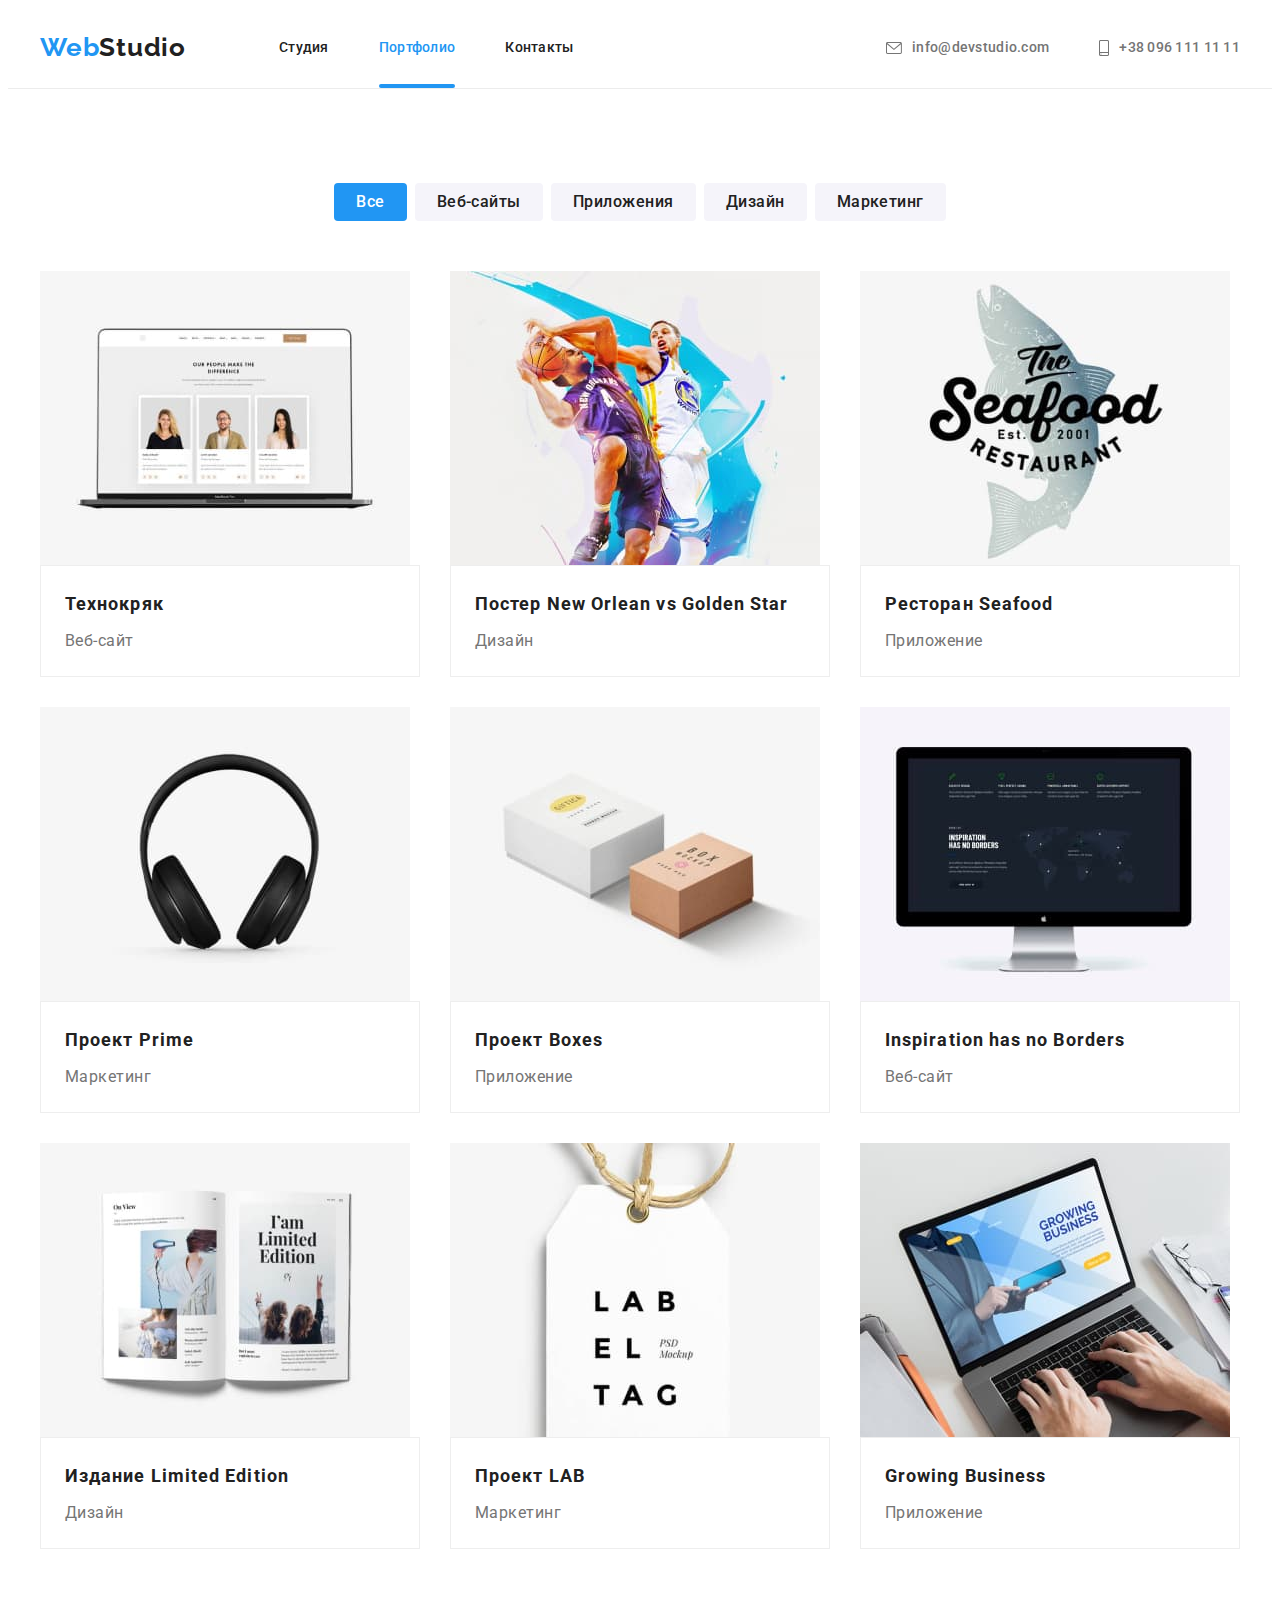
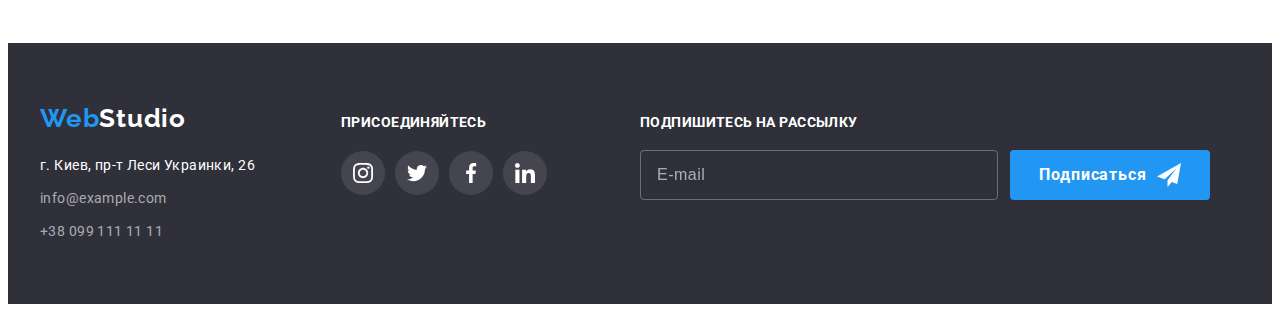
==== commit d980a3e4: "Исправлены ошибки" ====
--- a/portfolio.html
+++ b/portfolio.html
@@ -374,7 +374,7 @@
           <form class="signup-form" autocomplete="off"></form>
           <div class="signup-field">
             <input
-              type="mail"
+              type="email"
               class="signup-input"
               name="user-mail"
               required
--- a/css/main.min.css
+++ b/css/main.min.css
@@ -1 +1 @@
-:root{--primery-text-color: rgba(117, 117, 117, 1);--title-text-color: #212121;--accennt-color: #2196f3;--background-color: #2f303a;--command-bg-color: #f5f4fa;--primery-bg-color: #ffffff;--button-color: #188ce8;--header-list-color: #757575;--address-list-color: rgba(255, 255, 255, 0.6);--border-color: #eeeeee;--border-hed-color: #ececec;--box-shadow-one: rgba(0, 0, 0, 0.12);--box-shadow-two: rgba(0, 0, 0, 0.14);--box-shadow-three: rgba(0, 0, 0, 0.2);--command-soc-link: #afb1b8;--footer-linl-color: rgba(255, 255, 255, 0.1);--portfolio-shadow-one: rgba(0, 0, 0, 0.12);--portfolio-shadow-two: rgba(0, 0, 0, 0.06);--portfolio-shadow-three: rgba(0, 0, 0, 0.16);--portfoliobutton-shadow-one: rgba(0, 0, 0, 0.1);--portfoliobutton-shadow-two: rgba(0, 0, 0, 0.08);--portfoliobutton-shadow-three: rgba(0, 0, 0, 0.12);--portfolio-overlay: rgba(33, 150, 243, 0.9);--worktypes-overlay-color: rgba(47, 48, 58, 0.8);--modal-color: rgba(0, 0, 0, 0.2);--modal-icon-color: rgba(0, 0, 0, 0.1);--modal-text-color: rgba(117, 117, 117, 0.5);--signup-input-color: rgba(255, 255, 255, 0.3);--signap-shadow-color: rgba(0, 0, 0, 0.15);--border-textarea-color: rgba(33, 33, 33, 0.2)}.visually-hidden{position:absolute;width:1px;height:1px;margin:-1px;border:0;padding:0;white-space:nowrap;clip-path:inset(100%);clip:rect(0 0 0 0);overflow:hidden}p,h1,h2,h3,h4{margin:0}ul{margin:0;padding-left:0}.list{list-style:none;padding:0;margin:0}.link{text-decoration:none}body{color:var(--primery-text-color);background-color:var(--primery-bg-color);font-family:Roboto,sans-serif}.container{margin-left:auto;margin-right:auto;width:1200px;padding:0 15px}.header{background-color:var(--primery-bg-color);border-bottom:1px solid var(--border-hed-color)}.main-list{display:flex}.nav{display:flex}.nav-list{display:flex}.contacts-list{display:flex}.contacts-list .contacts-list_item+.contacts-list_item{margin-left:50px}.nav-list .nav-list_item+.nav-list_item{margin-left:50px}.nav_logo{display:block;padding-top:24px;padding-bottom:25px;margin-right:93px;color:var(--accennt-color);font-family:"Raleway";font-weight:700;font-size:26px;line-height:1.19;letter-spacing:.03em}.logo--color-dark{color:var(--title-text-color)}.nav-list_link{position:relative;display:block;padding-top:32px;padding-bottom:32px;font-weight:500;font-size:14px;line-height:1.14;letter-spacing:.02em;color:var(--accennt-color);transition-property:color;transition-duration:250ms;transition-timing-function:cubic-bezier(0.4, 0, 0.2, 1)}.nav-list .nav-list_link:after{position:absolute;bottom:0;display:block;content:" ";width:100%;height:4px;opacity:0;color:var(--accennt-color);background-color:var(--accennt-color);border-radius:2px;transition-property:opacity;transition-duration:250ms;transition-timing-function:cubic-bezier(0.4, 0, 0.2, 1)}.nav-list_link:hover::after,.nav-list_link:focus::after{opacity:1}.link.current:after{position:absolute;bottom:0;display:block;content:" ";width:100%;height:4px;color:var(--accennt-color);background-color:var(--accennt-color);border-radius:2px;opacity:1}.main-list_contacts{margin-left:auto}.contacts-list_mail,.contacts-list_tel{display:flex;align-items:center;padding-top:32px;padding-bottom:32px;color:var(--header-list-color);font-weight:500;font-size:14px;line-height:1.14;letter-spacing:.02em;transition-property:color;transition-duration:250ms;transition-timing-function:cubic-bezier(0.4, 0, 0.2, 1)}.contacts-list_mail:hover,.contacts-list_mail:focus,.contacts-list_tel:hover,.contacts-list_tel:focus{color:var(--accennt-color)}.contacts-icon{margin-right:10px;fill:currentColor}.hero{background-color:var(--background-color);padding:200px 0}.overlay{background-image:linear-gradient(rgba(47, 48, 58, 0.4), rgba(47, 48, 58, 0.4)),url("../img/image-hero.jpg");max-width:1600px;height:600px;margin:0 auto;background-repeat:no-repeat;background-position:center;background-size:cover}.hero-contant{max-width:696px;margin-left:auto;margin-right:auto}.hero-title{margin-top:0;margin-bottom:30px;color:var(--primery-bg-color);background-color:rgba(0,0,0,0);font-weight:900;font-size:44px;line-height:1.36;text-align:center;letter-spacing:.06em;text-transform:uppercase}.hero-button{display:flex;margin:0 auto;min-width:200px;height:50px;justify-content:center;border-radius:4px;border:rgba(0,0,0,0);color:var(--primery-bg-color);background-color:var(--accennt-color);font-family:inherit;font-weight:700;font-size:16px;line-height:1.88;align-items:center;text-align:center;letter-spacing:.06em;cursor:pointer;transition-property:bacground-color;transition-duration:250ms;transition-timing-function:cubic-bezier(0.4, 0, 0.2, 1)}.hero-button:hover,.hero-button:focus{background-color:var(--button-color)}.backdrop{position:fixed;top:0;left:0;width:100%;height:100%;background-color:var(--modal-color);transition:opacity 300ms linear,visibility 300ms linear}.backdrop.is-hidden .modal{transform:translate(-50%, -50%) scale(0)}.modal{position:absolute;top:50%;left:50%;transform:translate(-50%, -50%) scale(1);width:528px;min-height:581px;padding:40px;background-color:var(--primery-bg-color);border-radius:4px;box-shadow:0px 1px 3px var(--portfoliobutton-shadow-three),0px 1px 1px var(--box-shadow-two),0px 2px 1px var(--modal-color);transition:transform 300ms linear}.modal-button-close{width:30px;height:30px;background-color:rgba(0,0,0,0);border:1px solid var(--modal-icon-color);border-radius:50%;display:flex;align-items:center;justify-content:center;position:absolute;top:8px;right:8px}.modal-icon{transition-property:fill;transition-duration:250ms;transition-timing-function:cubic-bezier(0.4, 0, 0.2, 1)}.modal-button-close:hover>.modal-icon,.modal-button-close:focus>.modal-icon{fill:var(--accennt-color)}.is-hidden{opacity:0;visibility:hidden;pointer-events:0}.no-scroll{overflow:hidden}.modal-title{font-weight:700;font-size:20px;line-height:1.15;text-align:center;letter-spacing:.03em;color:var(--title-text-color);margin-bottom:12px}.modal-field{margin-bottom:10px}.coment-field{margin-bottom:20px}.modal-input{padding:0;width:100%;height:40px;padding-left:42px;border:1px solid var(--border-textarea-color);border-radius:4px;background-color:rgba(0,0,0,0);color:var(--header-list-color);outline:var(--accennt-color);transition-property:border-color;transition-duration:250ms;transition-timing-function:cubic-bezier(0.4, 0, 0.2, 1)}.modal-input:focus,.modal-input:hover{border-color:var(--accennt-color)}.modal-button{display:flex;margin:0 auto;min-width:200px;height:50px;justify-content:center;border-radius:4px;border:rgba(0,0,0,0);color:var(--primery-bg-color);background-color:var(--accennt-color);font-family:inherit;font-weight:700;font-size:16px;line-height:1.88;align-items:center;text-align:center;letter-spacing:.06em;cursor:pointer;transition-property:bacground-color;transition-duration:250ms;transition-timing-function:cubic-bezier(0.4, 0, 0.2, 1)}.modal-button:hover,.modal-button:focus{background-color:var(--button-color)}.modal-label{display:block;font-weight:400;font-size:12px;line-height:1.17;letter-spacing:.01em;color:var(--header-list-color);margin-bottom:4px}.modal-text{display:block;padding:12px 16px;width:100%;height:120px;border:1px solid var(--border-textarea-color);border-radius:4px;resize:none;outline:var(--accennt-color);transition-property:border-color;transition-duration:250ms;transition-timing-function:cubic-bezier(0.4, 0, 0.2, 1)}.modal-text:focus,.modal-text:hover{border-color:var(--accennt-color)}.modal-text::placeholder{font-weight:400;font-size:12px;line-height:1.17;letter-spacing:.01em;color:var(--modal-text-color)}.consent-field{margin-bottom:30px}.consent-span{border-radius:2px;margin-right:8px;width:16px;height:15px;border:2px solid var(--title-text-color);display:flex;align-items:center;justify-content:center;transition-property:bacground-color;transition-duration:250ms;transition-timing-function:cubic-bezier(0.4, 0, 0.2, 1)}.consent-input:focus+.consent-label .consent-span,.consent-input:hover+.consent-label .consent-span{border-color:var(--accennt-color);border-radius:2px}.consent-input:checked+.consent-label .consent-span{background-color:var(--accennt-color);border:none;border-radius:2px}.consent-label{display:flex;align-items:center;justify-content:center;font-weight:400;font-size:14px;line-height:1.7142857143;letter-spacing:.03em;color:var(--header-list-color)}.consent-icon{fill:rgba(0,0,0,0);transition-property:fill;transition-duration:250ms;transition-timing-function:cubic-bezier(0.4, 0, 0.2, 1)}.consent-input:checked+.consent-label .consent-icon{fill:var(--primery-bg-color)}.accent-link{color:var(--accennt-color);text-decoration-line:underline}.input-wrap{position:relative}.input-icon{position:absolute;left:12px;top:50%;transform:translateY(-50%);transition-property:fill;transition-duration:250ms;transition-timing-function:cubic-bezier(0.4, 0, 0.2, 1)}.modal-input:focus+.input-icon,.modal-input:hover+.input-icon{fill:var(--accennt-color)}.benefits{padding-top:94px;padding-bottom:94px;margin-top:0;margin-bottom:0;background-color:var(--primery-bg-color)}.menu{display:flex}.menu .menu_item+.menu_item{margin-left:30px}.menu_title{margin-top:0;margin-bottom:10px;color:var(--title-text-color);font-weight:700;font-size:14px;line-height:1.14;letter-spacing:.03em;text-transform:uppercase}.menu_text{width:270px;margin-top:0;margin-bottom:0;color:var(--header-list-color);font-size:14px;line-height:1.71;letter-spacing:.03em}.menu_picture{display:flex;width:270px;height:120px;justify-content:center;align-items:center;border-radius:4px;margin-bottom:30px;background-color:var(--command-bg-color)}.menu_icon{margin:0}.worktypes{padding-bottom:94px;background-color:var(--primery-bg-color)}.worktypes-title{margin-top:0;margin-bottom:50px;color:var(--title-text-color);font-weight:700;font-size:36px;line-height:1.17;text-align:center;letter-spacing:.03em}.worktypes-list{display:flex}.worktypes-list .worktypes-item+.worktypes-item{margin-left:30px}.worktypes-photo{display:block;max-width:100%;height:auto}.worktypesrelative-photo{position:relative}.worktypes-overlay{display:flex;align-items:center;justify-content:center;position:absolute;width:100%;height:70px;bottom:0;background-color:var(--worktypes-overlay-color)}.worktypes-text{font-weight:700;font-size:14px;line-height:1.14;text-align:center;letter-spacing:.03em;text-transform:uppercase;color:var(--primery-bg-color)}.command{padding-top:94px;padding-bottom:94px;background-color:var(--command-bg-color)}.command-title{margin-top:0;margin-bottom:50px;color:var(--title-text-color);font-weight:700;font-size:36px;line-height:1.17;text-align:center;letter-spacing:.03em}.command-text{margin:0 0 16px;color:var(--header-list-color);font-size:16px;line-height:1.19;text-align:center;letter-spacing:.03em}.command-list{display:flex}.command-list .command-item+.command-item{margin-left:30px}.command-item{box-shadow:0px 1px 3px var(--box-shadow-one),0px 1px 1px var(--box-shadow-two),0px 2px 1px var(--box-shadow-three);border-radius:0px 0px 4px 4px;background-color:var(--primery-bg-color)}.command-photo{margin-bottom:10px;color:var(--title-text-color);font-weight:500;font-size:16px;line-height:1.19;text-align:center;letter-spacing:.03em}.command-container{padding:30px 32px}.photo{background-color:var(--primery-bg-color);display:block;max-width:100%;height:auto}.command-soc-list{display:flex;justify-content:center}.command-soc-item{width:44px;height:44px;margin-left:10px}.command-soc-item:first-child{margin-left:0}.command-soc-link{display:flex;align-items:center;justify-content:center;width:100%;height:100%;border-radius:50%;color:var(--command-soc-link);transition-property:background-color,color;transition-duration:250ms;transition-timing-function:cubic-bezier(0.4, 0, 0.2, 1)}.command-soc-link:hover,.command-soc-link:focus{background-color:var(--accennt-color);color:var(--primery-bg-color)}.command-soc-icon{fill:currentColor}.clients{padding-top:94px;padding-bottom:94px;margin-top:0;margin-bottom:0;background-color:var(--primery-bg-color)}.clients-title{margin-bottom:50px;color:var(--title-text-color);font-weight:700;font-size:36px;line-height:1.17;text-align:center;letter-spacing:.03em}.menu-list{display:flex}.menu-list .menu-list_item+.menu-list_item{margin-left:30px}.menu-list_item{width:170px;height:92px}.menu-list_Logo-link{display:flex;width:100%;height:100%;justify-content:center;align-items:center;outline:rgba(0,0,0,0);border:1px solid var(--command-soc-link);border-radius:4px;color:var(--command-soc-link);transition-property:color;transition-duration:250ms;transition-timing-function:cubic-bezier(0.4, 0, 0.2, 1)}.menu-list_Logo-link:hover,.menu-list_Logo-link:focus{color:var(--accennt-color);border:1px solid}.menu-list_icon{fill:currentColor}.footer{color:var(--primery-bg-color);background-color:var(--background-color);padding-top:60px;padding-bottom:60px}.footer .footer-logo{display:block;margin-top:0;margin-bottom:20px;color:var(--accennt-color);font-family:"Raleway";font-weight:700;font-size:26px;line-height:1.19;letter-spacing:.03em}.footer-container{align-items:baseline;display:flex;margin-left:auto;margin-right:auto;width:1200px;padding:0 15px}.footer-address{width:231px}.logo--color-light{color:var(--primery-bg-color)}.address{font-family:"Roboto";font-style:normal}.address-text{margin-top:0;margin-bottom:9px;color:var(--primery-bg-color);font-size:14px;line-height:1.71;letter-spacing:.03em}.address-list .link{transition-property:color;transition-duration:250ms;transition-timing-function:cubic-bezier(0.4, 0, 0.2, 1)}.address-list .link:hover,.address-list .link:focus{color:var(--accennt-color)}.address-item:first-child{margin-top:0;margin-bottom:9px}.address-mail{color:var(--address-list-color);font-size:14px;line-height:1.71;letter-spacing:.03em}.address-tel{color:var(--address-list-color);font-size:14px;line-height:1.71;letter-spacing:.03em}.footer-join{width:206px;margin-left:70px}.footer-title{display:block;margin-bottom:20px;font-size:14px;line-height:1.14;letter-spacing:.03em;text-transform:uppercase}.footer-list{display:flex;width:206px;height:44px}.footer-item{width:44px;height:44px;margin-left:10px}.footer-item:first-child{margin-left:0}.footer-soc-link{display:flex;align-items:center;justify-content:center;width:100%;height:100%;border-radius:50%;background-color:var(--footer-linl-color);transition-property:background-color;transition-duration:250ms;transition-timing-function:cubic-bezier(0.4, 0, 0.2, 1)}.footer-soc-link:hover,.footer-soc-link:focus{background-color:var(--accennt-color)}.footer-soc-icon{fill:var(--primery-bg-color)}.signup{width:570px;margin-left:93px}.signup-title{font-weight:700;font-size:14px;line-height:1.1428571429;letter-spacing:.03em;text-transform:uppercase;color:var(--primery-bg-color);margin-bottom:20px}.signup-input{box-sizing:border-box;height:50px;width:358px;padding:15px 16px;border:1px solid var(--signup-input-color);filter:drop-shadow(0px 4px 4px var(--signap-shadow-color));border-radius:4px;background-color:rgba(0,0,0,0);outline:var(--accennt-color);transition-property:border-color;transition-duration:250ms;transition-timing-function:cubic-bezier(0.4, 0, 0.2, 1)}.signup-input:hover,.signup-input:focus{border-color:var(--accennt-color)}.signup-input::placeholder{font-weight:400;font-size:16px;line-height:20px;display:flex;align-items:center;letter-spacing:.03em;color:var(--address-list-color)}.signup-field{display:flex;align-items:center}.signup-icon{fill:var(--primery-bg-color);margin-left:10px}.signup-button{display:flex;margin-left:12px;padding:0;min-width:200px;height:50px;justify-content:center;border-radius:4px;border:rgba(0,0,0,0);color:var(--primery-bg-color);background-color:var(--accennt-color);font-family:inherit;font-weight:700;font-size:16px;line-height:1.88;align-items:center;text-align:center;letter-spacing:.06em;cursor:pointer;transition-property:bacground-color;transition-duration:250ms;transition-timing-function:cubic-bezier(0.4, 0, 0.2, 1)}.signup-button:hover,.signup-button:focus{background-color:var(--button-color)}.portfolio{padding-top:94px;padding-bottom:94px}.portfoliobutton-list{display:flex;margin-bottom:50px;justify-content:center}.portfolio-list{display:flex;flex-wrap:wrap}.portfolio-list .portfoliobutton-item+.portfoliobutton-item{margin-left:8px}.portfolio-item{width:calc((100% - 60px)/3);margin-right:30px;margin-bottom:30px}.portfolio-item:nth-child(3n){margin-right:0}.portfolio-item:nth-last-child(-n+3){margin-bottom:0}.relative-photo{position:relative;overflow:hidden}.overlay-text{position:absolute;padding:63px 24px;font-weight:400;font-size:18px;line-height:1.56;letter-spacing:.03em;color:var(--primery-bg-color);background-color:var(--portfolio-overlay);top:0;height:100%;transform:translateY(101%);transition-property:transform;transition-duration:250ms;transition-timing-function:cubic-bezier(0.4, 0, 0.2, 1);overflow:auto}.portfolio-link:hover .overlay-text,.portfolio-link:focus .overlay-text{transform:translate(0)}.portfolio-link{display:block;transition-property:box-shadow;transition-duration:250ms;transition-timing-function:cubic-bezier(0.4, 0, 0.2, 1)}.portfolio-link:hover,.portfolio-link:focus{box-shadow:0px 1px 1px var(--portfolio-shadow-one),0px 4px 4px var(--portfolio-shadow-two),1px 4px 6px var(--portfolio-shadow-three);cursor:pointer}.portfolio-title{margin-bottom:4px;color:var(--title-text-color);font-weight:700;font-size:18px;line-height:2;letter-spacing:.06em}.portfolio-text{margin:0;color:var(--header-list-color);font-size:16px;line-height:1.88;letter-spacing:.03em}.portfoliobutton{padding:6px 22px;border-radius:4px;color:var(--title-text-color);background-color:var(--command-bg-color);border:rgba(0,0,0,0);cursor:pointer;font-family:inherit;font-weight:500;font-size:16px;line-height:1.63;text-align:center;letter-spacing:.03em;transition-property:background-color,color,box-shadow;transition-duration:250ms;transition-timing-function:cubic-bezier(0.4, 0, 0.2, 1)}.portfoliobutton:hover,.portfoliobutton:focus{color:var(--primery-bg-color);background-color:var(--accennt-color);box-shadow:0px 3px 1px var(--portfoliobutton-shadow-one),0px 1px 2px var(--portfoliobutton-shadow-two),0px 2px 2px var(--portfoliobutton-shadow-three)}.current-button{color:var(--primery-bg-color);background-color:var(--accennt-color)}.portfolio-bottom{padding:20px 24px;border:1px solid var(--border-color)}/*# sourceMappingURL=main.min.css.map */+:root{--primery-text-color: rgba(117, 117, 117, 1);--title-text-color: #212121;--accennt-color: #2196f3;--background-color: #2f303a;--command-bg-color: #f5f4fa;--primery-bg-color: #ffffff;--button-color: #188ce8;--header-list-color: #757575;--address-list-color: rgba(255, 255, 255, 0.6);--border-color: #eeeeee;--border-hed-color: #ececec;--box-shadow-one: rgba(0, 0, 0, 0.12);--box-shadow-two: rgba(0, 0, 0, 0.14);--box-shadow-three: rgba(0, 0, 0, 0.2);--command-soc-link: #afb1b8;--footer-linl-color: rgba(255, 255, 255, 0.1);--portfolio-shadow-one: rgba(0, 0, 0, 0.12);--portfolio-shadow-two: rgba(0, 0, 0, 0.06);--portfolio-shadow-three: rgba(0, 0, 0, 0.16);--portfoliobutton-shadow-one: rgba(0, 0, 0, 0.1);--portfoliobutton-shadow-two: rgba(0, 0, 0, 0.08);--portfoliobutton-shadow-three: rgba(0, 0, 0, 0.12);--portfolio-overlay: rgba(33, 150, 243, 0.9);--worktypes-overlay-color: rgba(47, 48, 58, 0.8);--modal-color: rgba(0, 0, 0, 0.2);--modal-icon-color: rgba(0, 0, 0, 0.1);--modal-text-color: rgba(117, 117, 117, 0.5);--signup-input-color: rgba(255, 255, 255, 0.3);--signap-shadow-color: rgba(0, 0, 0, 0.15);--border-textarea-color: rgba(33, 33, 33, 0.2)}.visually-hidden{position:absolute;width:1px;height:1px;margin:-1px;border:0;padding:0;white-space:nowrap;clip-path:inset(100%);clip:rect(0 0 0 0);overflow:hidden}p,h1,h2,h3,h4{margin:0}ul{margin:0;padding-left:0}.list{list-style:none;padding:0;margin:0}.link{text-decoration:none}body{color:var(--primery-text-color);background-color:var(--primery-bg-color);font-family:Roboto,sans-serif}.container{margin-left:auto;margin-right:auto;width:1200px;padding:0 15px}.header{background-color:var(--primery-bg-color);border-bottom:1px solid var(--border-hed-color)}.main-list{display:flex}.nav{display:flex}.nav-list{display:flex}.contacts-list{display:flex}.contacts-list .contacts-list_item+.contacts-list_item{margin-left:50px}.nav-list .nav-list_item+.nav-list_item{margin-left:50px}.nav_logo{display:block;padding-top:24px;padding-bottom:25px;margin-right:93px;color:var(--accennt-color);font-family:"Raleway";font-weight:700;font-size:26px;line-height:1.19;letter-spacing:.03em}.logo--color-dark{color:var(--title-text-color)}.nav-list_link.current,.nav-list_link:hover,.nav-list_link:focus{color:var(--accennt-color)}.nav-list_link{position:relative;display:block;padding-top:32px;padding-bottom:32px;font-weight:500;font-size:14px;line-height:1.14;letter-spacing:.02em;color:var(--title-text-color);transition-property:color;transition-duration:250ms;transition-timing-function:cubic-bezier(0.4, 0, 0.2, 1)}.nav-list .nav-list_link:after{position:absolute;bottom:0;display:block;content:" ";width:100%;height:4px;opacity:0;color:var(--accennt-color);background-color:var(--accennt-color);border-radius:2px;transition-property:opacity;transition-duration:250ms;transition-timing-function:cubic-bezier(0.4, 0, 0.2, 1)}.nav-list_link:hover::after,.nav-list_link:focus::after{opacity:1}.link.current:after{position:absolute;bottom:0;display:block;content:" ";width:100%;height:4px;color:var(--accennt-color);background-color:var(--accennt-color);border-radius:2px;opacity:1}.main-list_contacts{margin-left:auto}.contacts-list_mail,.contacts-list_tel{display:flex;align-items:center;padding-top:32px;padding-bottom:32px;color:var(--header-list-color);font-weight:500;font-size:14px;line-height:1.14;letter-spacing:.02em;transition-property:color;transition-duration:250ms;transition-timing-function:cubic-bezier(0.4, 0, 0.2, 1)}.contacts-list_mail:hover,.contacts-list_mail:focus,.contacts-list_tel:hover,.contacts-list_tel:focus{color:var(--accennt-color)}.contacts-icon{margin-right:10px;fill:currentColor}.hero{background-color:var(--background-color);padding:200px 0}.overlay{background-image:linear-gradient(rgba(47, 48, 58, 0.4), rgba(47, 48, 58, 0.4)),url("../img/image-hero.jpg");max-width:1600px;height:600px;margin:0 auto;background-repeat:no-repeat;background-position:center;background-size:cover}.hero-contant{max-width:696px;margin-left:auto;margin-right:auto}.hero-title{margin-top:0;margin-bottom:30px;color:var(--primery-bg-color);background-color:rgba(0,0,0,0);font-weight:900;font-size:44px;line-height:1.36;text-align:center;letter-spacing:.06em;text-transform:uppercase}.hero-button{display:flex;margin:0 auto;min-width:200px;height:50px;justify-content:center;border-radius:4px;border:rgba(0,0,0,0);color:var(--primery-bg-color);background-color:var(--accennt-color);font-family:inherit;font-weight:700;font-size:16px;line-height:1.88;align-items:center;text-align:center;letter-spacing:.06em;cursor:pointer;transition-property:bacground-color;transition-duration:250ms;transition-timing-function:cubic-bezier(0.4, 0, 0.2, 1)}.hero-button:hover,.hero-button:focus{background-color:var(--button-color)}.backdrop{position:fixed;top:0;left:0;width:100%;height:100%;background-color:var(--modal-color);transition:opacity 300ms linear,visibility 300ms linear}.backdrop.is-hidden .modal{transform:translate(-50%, -50%) scale(0)}.modal{position:absolute;top:50%;left:50%;transform:translate(-50%, -50%) scale(1);width:528px;min-height:581px;padding:40px;background-color:var(--primery-bg-color);border-radius:4px;box-shadow:0px 1px 3px var(--portfoliobutton-shadow-three),0px 1px 1px var(--box-shadow-two),0px 2px 1px var(--modal-color);transition:transform 300ms linear}.modal-button-close{width:30px;height:30px;background-color:rgba(0,0,0,0);border:1px solid var(--modal-icon-color);border-radius:50%;display:flex;align-items:center;justify-content:center;position:absolute;top:8px;right:8px}.modal-icon{transition-property:fill;transition-duration:250ms;transition-timing-function:cubic-bezier(0.4, 0, 0.2, 1)}.modal-button-close:hover>.modal-icon,.modal-button-close:focus>.modal-icon{fill:var(--accennt-color)}.is-hidden{opacity:0;visibility:hidden;pointer-events:0}.no-scroll{overflow:hidden}.modal-title{font-weight:700;font-size:20px;line-height:1.15;text-align:center;letter-spacing:.03em;color:var(--title-text-color);margin-bottom:12px}.modal-field{margin-bottom:10px}.coment-field{margin-bottom:20px}.modal-input{padding:0;width:100%;height:40px;padding-left:42px;border:1px solid var(--border-textarea-color);border-radius:4px;background-color:rgba(0,0,0,0);color:var(--header-list-color);outline:var(--accennt-color);transition-property:border-color;transition-duration:250ms;transition-timing-function:cubic-bezier(0.4, 0, 0.2, 1)}.modal-input:focus,.modal-input:hover{border-color:var(--accennt-color)}.modal-button{display:flex;margin:0 auto;min-width:200px;height:50px;justify-content:center;border-radius:4px;border:rgba(0,0,0,0);color:var(--primery-bg-color);background-color:var(--accennt-color);font-family:inherit;font-weight:700;font-size:16px;line-height:1.88;align-items:center;text-align:center;letter-spacing:.06em;cursor:pointer;transition-property:bacground-color;transition-duration:250ms;transition-timing-function:cubic-bezier(0.4, 0, 0.2, 1)}.modal-button:hover,.modal-button:focus{background-color:var(--button-color)}.modal-label{display:block;font-weight:400;font-size:12px;line-height:1.17;letter-spacing:.01em;color:var(--header-list-color);margin-bottom:4px}.modal-text{display:block;padding:12px 16px;width:100%;height:120px;border:1px solid var(--border-textarea-color);border-radius:4px;resize:none;outline:var(--accennt-color);transition-property:border-color;transition-duration:250ms;transition-timing-function:cubic-bezier(0.4, 0, 0.2, 1)}.modal-text:focus,.modal-text:hover{border-color:var(--accennt-color)}.modal-text::placeholder{font-weight:400;font-size:12px;line-height:1.17;letter-spacing:.01em;color:var(--modal-text-color)}.consent-field{margin-bottom:30px}.consent-span{border-radius:2px;margin-right:8px;width:16px;height:15px;border:2px solid var(--title-text-color);display:flex;align-items:center;justify-content:center;transition-property:bacground-color;transition-duration:250ms;transition-timing-function:cubic-bezier(0.4, 0, 0.2, 1)}.consent-input:focus+.consent-label .consent-span,.consent-input:hover+.consent-label .consent-span{border-color:var(--accennt-color);border-radius:2px}.consent-input:checked+.consent-label .consent-span{background-color:var(--accennt-color);border:none;border-radius:2px}.consent-label{display:flex;align-items:center;justify-content:center;font-weight:400;font-size:14px;line-height:1.7142857143;letter-spacing:.03em;color:var(--header-list-color)}.consent-icon{fill:rgba(0,0,0,0);transition-property:fill;transition-duration:250ms;transition-timing-function:cubic-bezier(0.4, 0, 0.2, 1)}.consent-input:checked+.consent-label .consent-icon{fill:var(--primery-bg-color)}.accent-link{color:var(--accennt-color);text-decoration-line:underline}.input-wrap{position:relative}.input-icon{position:absolute;left:12px;top:50%;transform:translateY(-50%);transition-property:fill;transition-duration:250ms;transition-timing-function:cubic-bezier(0.4, 0, 0.2, 1)}.modal-input:focus+.input-icon,.modal-input:hover+.input-icon{fill:var(--accennt-color)}.benefits{padding-top:94px;padding-bottom:94px;margin-top:0;margin-bottom:0;background-color:var(--primery-bg-color)}.menu{display:flex}.menu .menu_item+.menu_item{margin-left:30px}.menu_title{margin-top:0;margin-bottom:10px;color:var(--title-text-color);font-weight:700;font-size:14px;line-height:1.14;letter-spacing:.03em;text-transform:uppercase}.menu_text{width:270px;margin-top:0;margin-bottom:0;color:var(--header-list-color);font-size:14px;line-height:1.71;letter-spacing:.03em}.menu_picture{display:flex;width:270px;height:120px;justify-content:center;align-items:center;border-radius:4px;margin-bottom:30px;background-color:var(--command-bg-color)}.menu_icon{margin:0}.worktypes{padding-bottom:94px;background-color:var(--primery-bg-color)}.worktypes-title{margin-top:0;margin-bottom:50px;color:var(--title-text-color);font-weight:700;font-size:36px;line-height:1.17;text-align:center;letter-spacing:.03em}.worktypes-list{display:flex}.worktypes-list .worktypes-item+.worktypes-item{margin-left:30px}.worktypes-photo{display:block;max-width:100%;height:auto}.worktypesrelative-photo{position:relative}.worktypes-overlay{display:flex;align-items:center;justify-content:center;position:absolute;width:100%;height:70px;bottom:0;background-color:var(--worktypes-overlay-color)}.worktypes-text{font-weight:700;font-size:14px;line-height:1.14;text-align:center;letter-spacing:.03em;text-transform:uppercase;color:var(--primery-bg-color)}.command{padding-top:94px;padding-bottom:94px;background-color:var(--command-bg-color)}.command-title{margin-top:0;margin-bottom:50px;color:var(--title-text-color);font-weight:700;font-size:36px;line-height:1.17;text-align:center;letter-spacing:.03em}.command-text{margin:0 0 16px;color:var(--header-list-color);font-size:16px;line-height:1.19;text-align:center;letter-spacing:.03em}.command-list{display:flex}.command-list .command-item+.command-item{margin-left:30px}.command-item{box-shadow:0px 1px 3px var(--box-shadow-one),0px 1px 1px var(--box-shadow-two),0px 2px 1px var(--box-shadow-three);border-radius:0px 0px 4px 4px;background-color:var(--primery-bg-color)}.command-photo{margin-bottom:10px;color:var(--title-text-color);font-weight:500;font-size:16px;line-height:1.19;text-align:center;letter-spacing:.03em}.command-container{padding:30px 32px}.photo{background-color:var(--primery-bg-color);display:block;max-width:100%;height:auto}.command-soc-list{display:flex;justify-content:center}.command-soc-item{width:44px;height:44px;margin-left:10px}.command-soc-item:first-child{margin-left:0}.command-soc-link{display:flex;align-items:center;justify-content:center;width:100%;height:100%;border-radius:50%;color:var(--command-soc-link);transition-property:background-color,color;transition-duration:250ms;transition-timing-function:cubic-bezier(0.4, 0, 0.2, 1)}.command-soc-link:hover,.command-soc-link:focus{background-color:var(--accennt-color);color:var(--primery-bg-color)}.command-soc-icon{fill:currentColor}.clients{padding-top:94px;padding-bottom:94px;margin-top:0;margin-bottom:0;background-color:var(--primery-bg-color)}.clients-title{margin-bottom:50px;color:var(--title-text-color);font-weight:700;font-size:36px;line-height:1.17;text-align:center;letter-spacing:.03em}.menu-list{display:flex}.menu-list .menu-list_item+.menu-list_item{margin-left:30px}.menu-list_item{width:170px;height:92px}.menu-list_Logo-link{display:flex;width:100%;height:100%;justify-content:center;align-items:center;outline:rgba(0,0,0,0);border:1px solid var(--command-soc-link);border-radius:4px;color:var(--command-soc-link);transition-property:color;transition-duration:250ms;transition-timing-function:cubic-bezier(0.4, 0, 0.2, 1)}.menu-list_Logo-link:hover,.menu-list_Logo-link:focus{color:var(--accennt-color);border:1px solid}.menu-list_icon{fill:currentColor}.footer{color:var(--primery-bg-color);background-color:var(--background-color);padding-top:60px;padding-bottom:60px}.footer .footer-logo{display:block;margin-top:0;margin-bottom:20px;color:var(--accennt-color);font-family:"Raleway";font-weight:700;font-size:26px;line-height:1.19;letter-spacing:.03em}.footer-container{align-items:baseline;display:flex;margin-left:auto;margin-right:auto;width:1200px;padding:0 15px}.footer-address{width:231px}.logo--color-light{color:var(--primery-bg-color)}.address{font-family:"Roboto";font-style:normal}.address-text{margin-top:0;margin-bottom:9px;color:var(--primery-bg-color);font-size:14px;line-height:1.71;letter-spacing:.03em}.address-list .link{transition-property:color;transition-duration:250ms;transition-timing-function:cubic-bezier(0.4, 0, 0.2, 1)}.address-list .link:hover,.address-list .link:focus{color:var(--accennt-color)}.address-item:first-child{margin-top:0;margin-bottom:9px}.address-mail{color:var(--address-list-color);font-size:14px;line-height:1.71;letter-spacing:.03em}.address-tel{color:var(--address-list-color);font-size:14px;line-height:1.71;letter-spacing:.03em}.footer-join{width:206px;margin-left:70px}.footer-title{display:block;margin-bottom:20px;font-size:14px;line-height:1.14;letter-spacing:.03em;text-transform:uppercase}.footer-list{display:flex;width:206px;height:44px}.footer-item{width:44px;height:44px;margin-left:10px}.footer-item:first-child{margin-left:0}.footer-soc-link{display:flex;align-items:center;justify-content:center;width:100%;height:100%;border-radius:50%;background-color:var(--footer-linl-color);transition-property:background-color;transition-duration:250ms;transition-timing-function:cubic-bezier(0.4, 0, 0.2, 1)}.footer-soc-link:hover,.footer-soc-link:focus{background-color:var(--accennt-color)}.footer-soc-icon{fill:var(--primery-bg-color)}.signup{width:570px;margin-left:93px}.signup-title{font-weight:700;font-size:14px;line-height:1.1428571429;letter-spacing:.03em;text-transform:uppercase;color:var(--primery-bg-color);margin-bottom:20px}.signup-input{box-sizing:border-box;height:50px;width:358px;padding:15px 16px;border:1px solid var(--signup-input-color);filter:drop-shadow(0px 4px 4px var(--signap-shadow-color));border-radius:4px;background-color:rgba(0,0,0,0);outline:var(--accennt-color);transition-property:border-color;transition-duration:250ms;transition-timing-function:cubic-bezier(0.4, 0, 0.2, 1)}.signup-input:hover,.signup-input:focus{border-color:var(--accennt-color)}.signup-input::placeholder{font-weight:400;font-size:16px;line-height:20px;display:flex;align-items:center;letter-spacing:.03em;color:var(--address-list-color)}.signup-field{display:flex;align-items:center}.signup-icon{fill:var(--primery-bg-color);margin-left:10px}.signup-button{display:flex;margin-left:12px;padding:0;min-width:200px;height:50px;justify-content:center;border-radius:4px;border:rgba(0,0,0,0);color:var(--primery-bg-color);background-color:var(--accennt-color);font-family:inherit;font-weight:700;font-size:16px;line-height:1.88;align-items:center;text-align:center;letter-spacing:.06em;cursor:pointer;transition-property:bacground-color;transition-duration:250ms;transition-timing-function:cubic-bezier(0.4, 0, 0.2, 1)}.signup-button:hover,.signup-button:focus{background-color:var(--button-color)}.portfolio{padding-top:94px;padding-bottom:94px}.portfoliobutton-list{display:flex;margin-bottom:50px;justify-content:center}.portfoliobutton-list .portfoliobutton-item+.portfoliobutton-item{margin-left:8px}.portfolio-list{display:flex;flex-wrap:wrap}.portfolio-item{width:calc((100% - 60px)/3);margin-right:30px;margin-bottom:30px}.portfolio-item:nth-child(3n){margin-right:0}.portfolio-item:nth-last-child(-n+3){margin-bottom:0}.relative-photo{position:relative;overflow:hidden}.overlay-text{position:absolute;padding:63px 24px;font-weight:400;font-size:18px;line-height:1.56;letter-spacing:.03em;color:var(--primery-bg-color);background-color:var(--portfolio-overlay);top:0;height:100%;transform:translateY(101%);transition-property:transform;transition-duration:250ms;transition-timing-function:cubic-bezier(0.4, 0, 0.2, 1);overflow:auto}.portfolio-link:hover .overlay-text,.portfolio-link:focus .overlay-text{transform:translate(0)}.portfolio-link{display:block;transition-property:box-shadow;transition-duration:250ms;transition-timing-function:cubic-bezier(0.4, 0, 0.2, 1)}.portfolio-link:hover,.portfolio-link:focus{box-shadow:0px 1px 1px var(--portfolio-shadow-one),0px 4px 4px var(--portfolio-shadow-two),1px 4px 6px var(--portfolio-shadow-three);cursor:pointer}.portfolio-title{margin-bottom:4px;color:var(--title-text-color);font-weight:700;font-size:18px;line-height:2;letter-spacing:.06em}.portfolio-text{margin:0;color:var(--header-list-color);font-size:16px;line-height:1.88;letter-spacing:.03em}.portfoliobutton{padding:6px 22px;border-radius:4px;color:var(--title-text-color);background-color:var(--command-bg-color);border:rgba(0,0,0,0);cursor:pointer;font-family:inherit;font-weight:500;font-size:16px;line-height:1.63;text-align:center;letter-spacing:.03em;transition-property:background-color,color,box-shadow;transition-duration:250ms;transition-timing-function:cubic-bezier(0.4, 0, 0.2, 1)}.portfoliobutton:hover,.portfoliobutton:focus{color:var(--primery-bg-color);background-color:var(--accennt-color);box-shadow:0px 3px 1px var(--portfoliobutton-shadow-one),0px 1px 2px var(--portfoliobutton-shadow-two),0px 2px 2px var(--portfoliobutton-shadow-three)}.current-button{color:var(--primery-bg-color);background-color:var(--accennt-color)}.portfolio-bottom{padding:20px 24px;border:1px solid var(--border-color)}/*# sourceMappingURL=main.min.css.map */